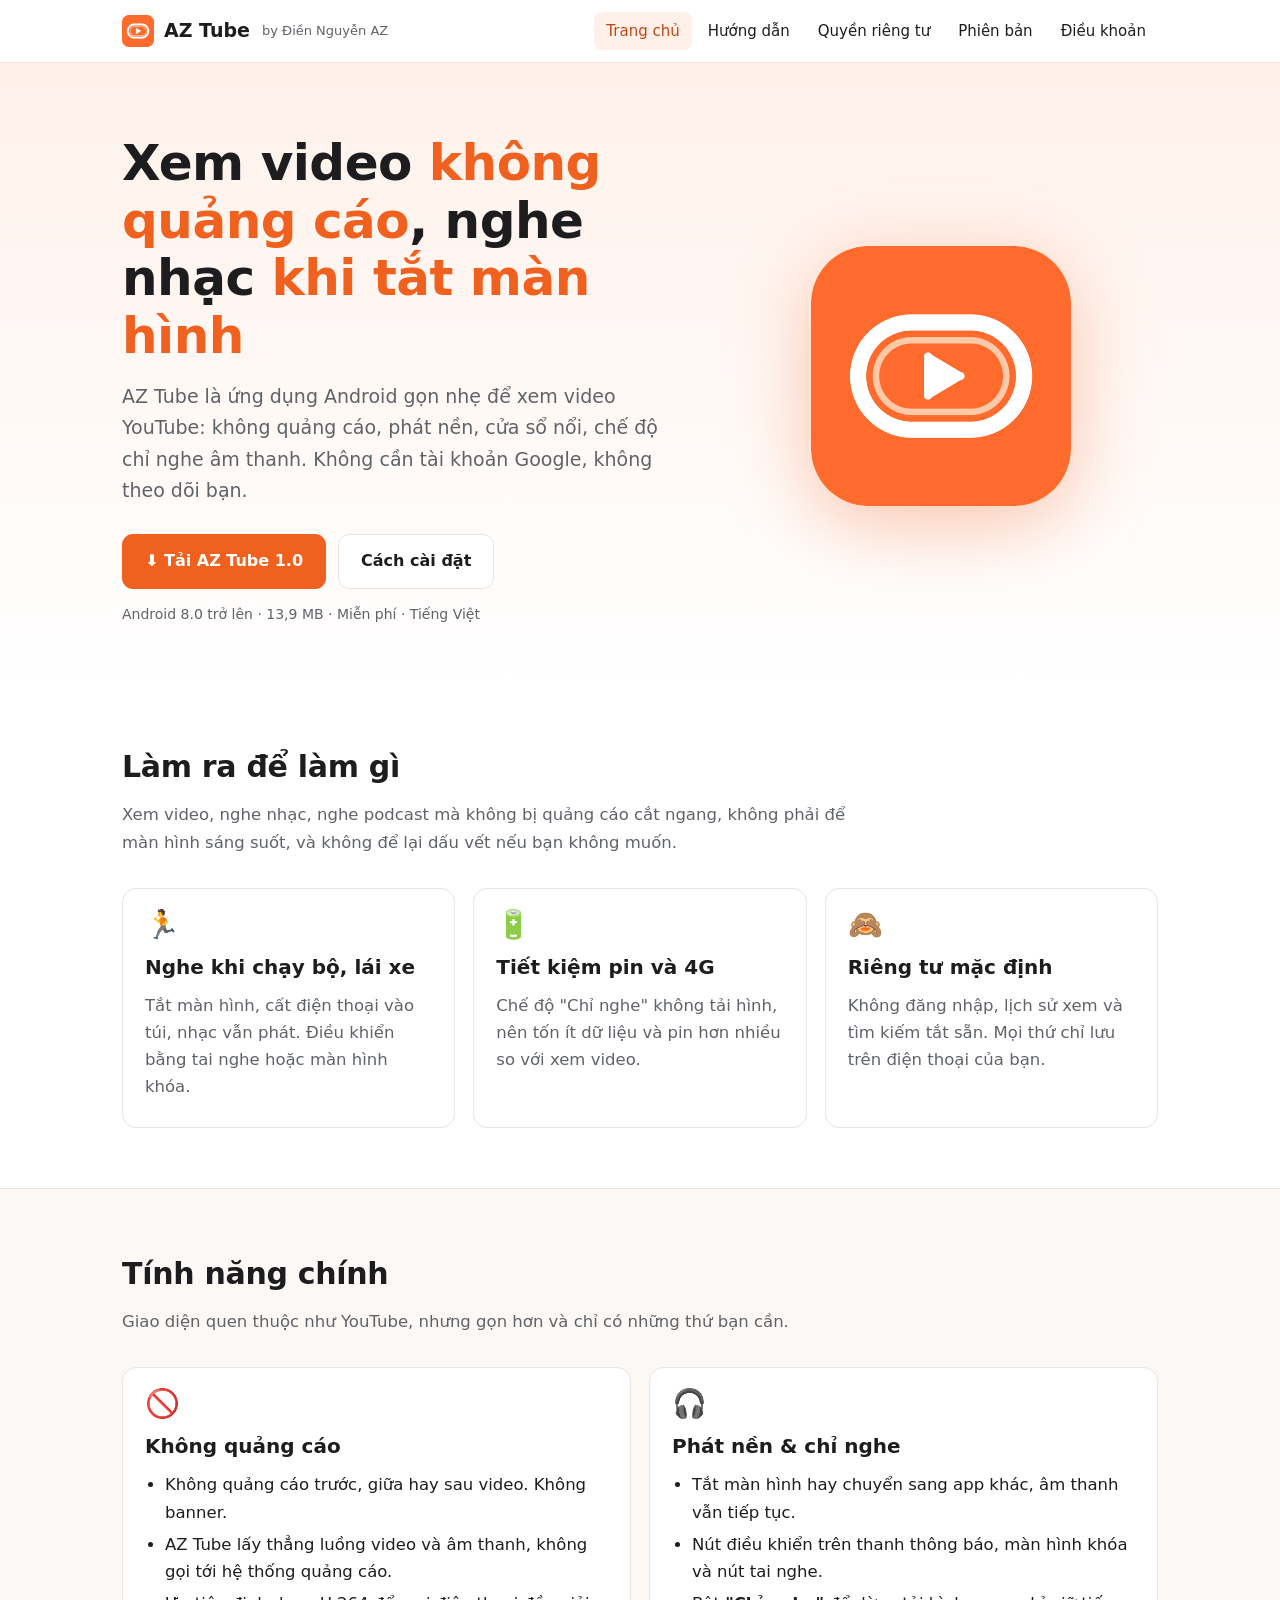
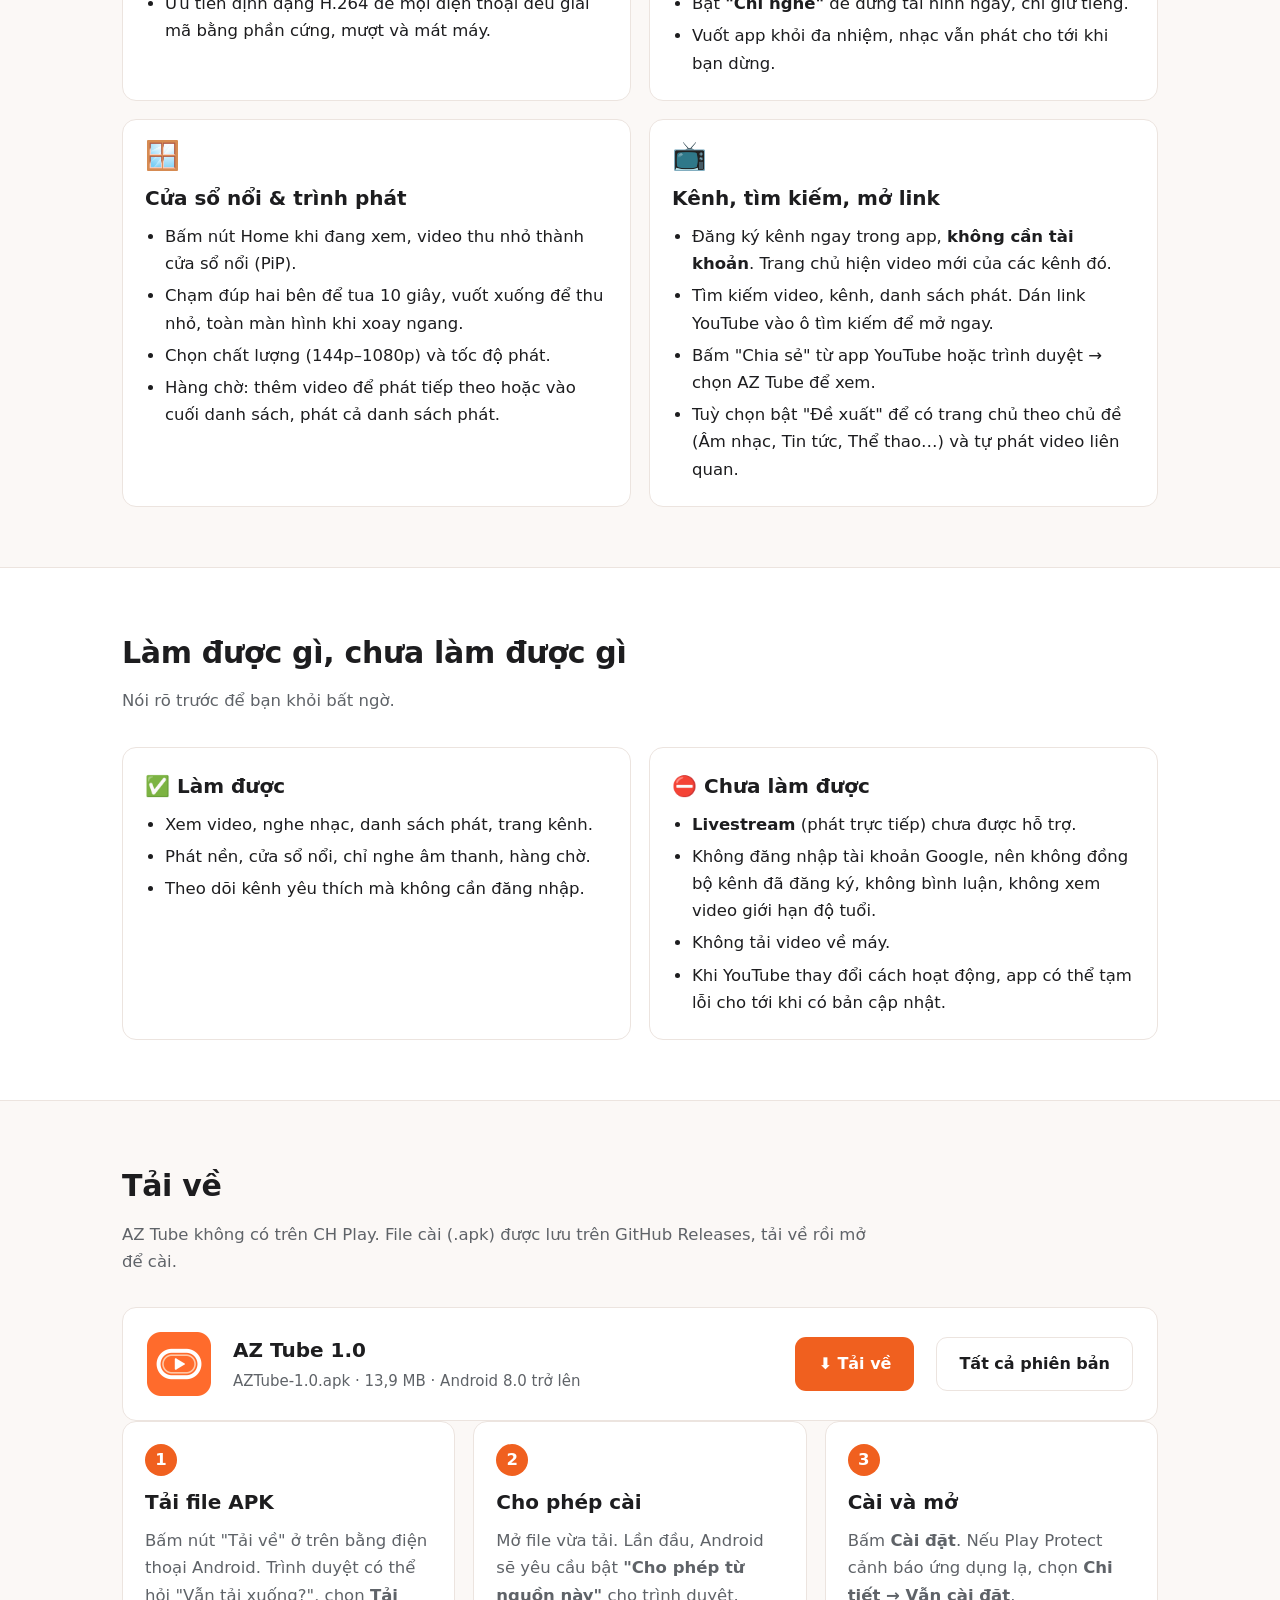
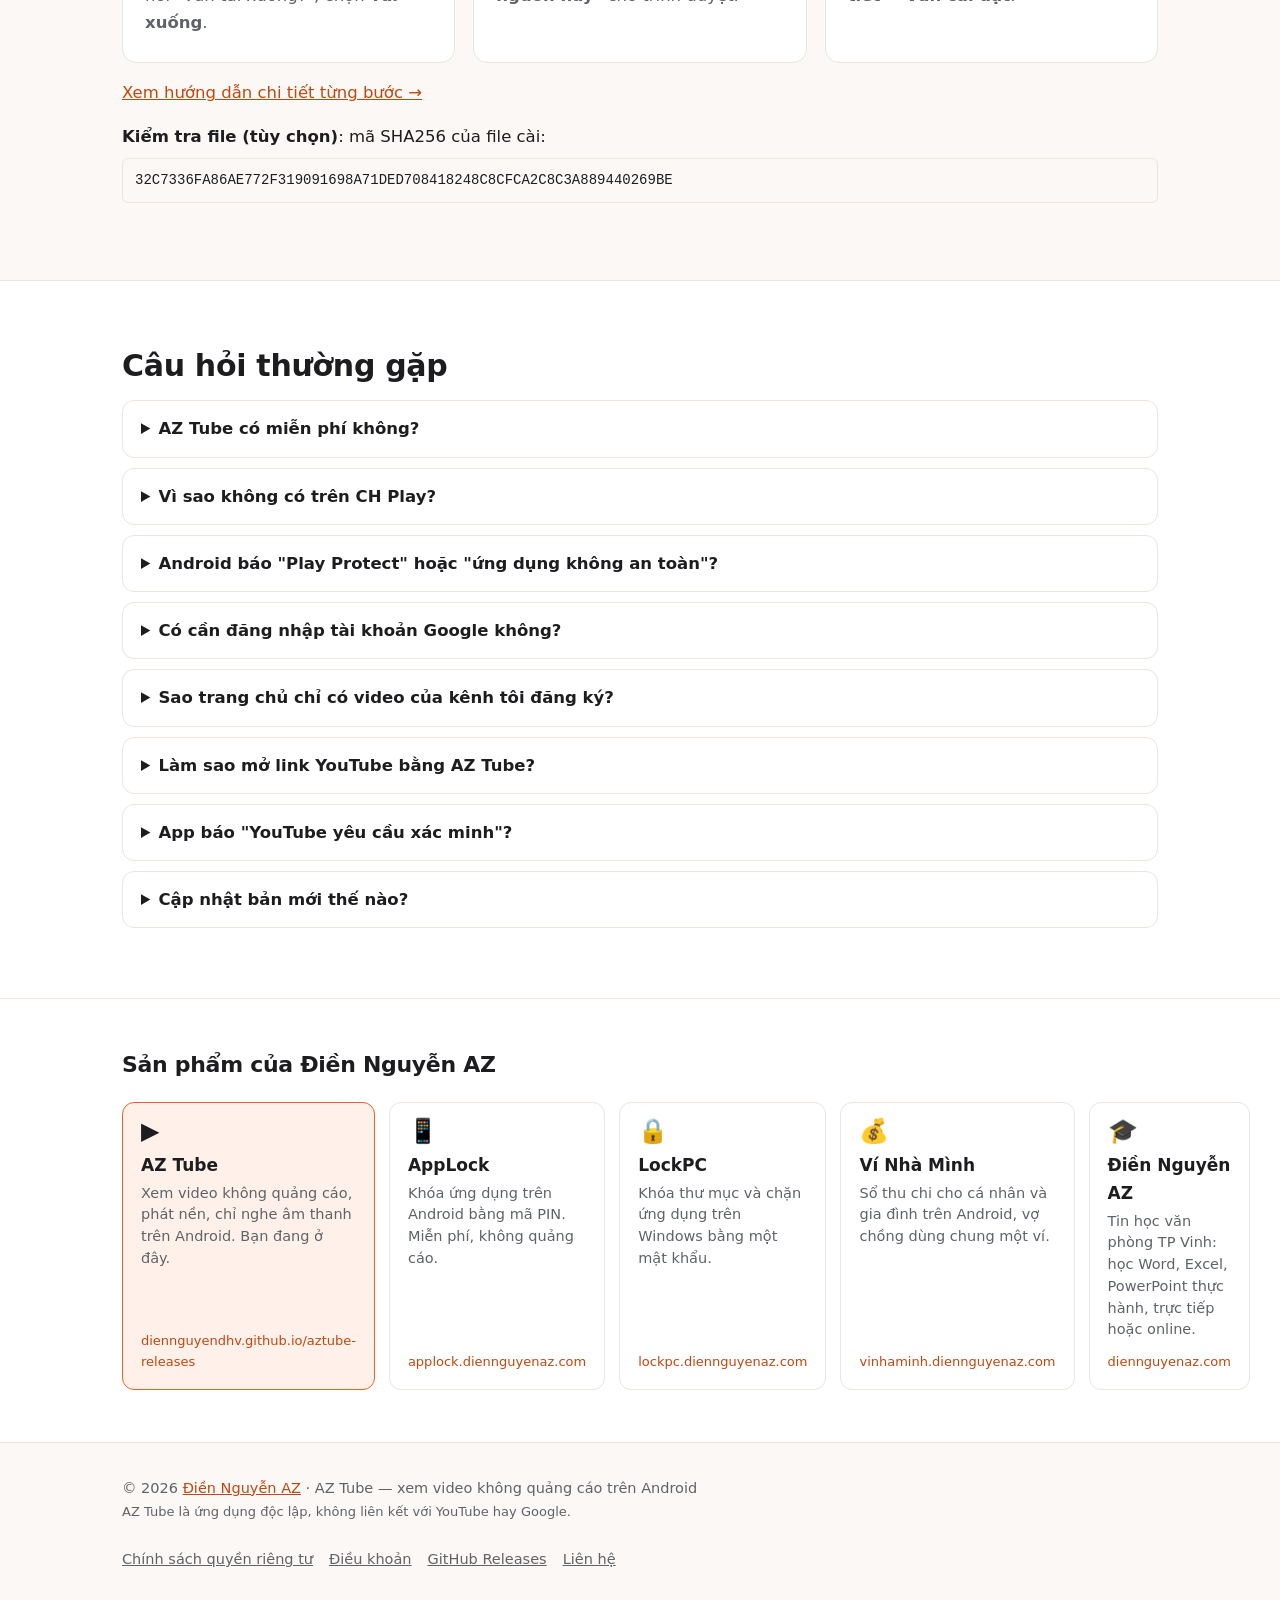
==== docs/index.html @ 65435824 "Add AZ Tube website (GitHub Pages, docs/) Co-Authored-By: Claude Opus 5.5 <noreply@anthropic.com>" ====
<!doctype html>
<html lang="vi">
<head>
<meta charset="utf-8">
<meta name="viewport" content="width=device-width, initial-scale=1">
<title>AZ Tube — Xem video không quảng cáo trên Android</title>
<meta name="description" content="AZ Tube: xem video YouTube trên Android không quảng cáo, phát nền khi tắt màn hình, cửa sổ nổi, chỉ nghe âm thanh. Không cần tài khoản, không theo dõi.">
<meta property="og:title" content="AZ Tube — Xem video không quảng cáo trên Android">
<meta property="og:description" content="Không quảng cáo, phát nền khi tắt màn hình, cửa sổ nổi, chỉ nghe âm thanh. Miễn phí, không cần tài khoản.">
<meta property="og:image" content="https://diennguyendhv.github.io/aztube-releases/assets/og.png">
<meta property="og:url" content="https://diennguyendhv.github.io/aztube-releases/">
<meta name="theme-color" content="#F0601F">
<link rel="icon" type="image/png" href="assets/favicon.png">
<link rel="apple-touch-icon" href="assets/apple-touch-icon.png">
<link rel="stylesheet" href="assets/style.css?v=1">
</head>
<body data-page="home">

<div class="hero">
  <div class="wrap">
    <div>
      <h1>Xem video <span>không quảng cáo</span>, nghe nhạc <span>khi tắt màn hình</span></h1>
      <p class="lead">AZ Tube là ứng dụng Android gọn nhẹ để xem video YouTube: không quảng cáo, phát nền, cửa sổ nổi, chế độ chỉ nghe âm thanh. Không cần tài khoản Google, không theo dõi bạn.</p>
      <div class="cta">
        <a class="btn btn-primary" href="https://github.com/diennguyendhv/aztube-releases/releases/download/v1.0/AZTube-1.0.apk">⬇ Tải AZ Tube 1.0</a>
        <a class="btn btn-ghost" href="huong-dan.html">Cách cài đặt</a>
      </div>
      <div class="meta">Android 8.0 trở lên · 13,9 MB · Miễn phí · Tiếng Việt</div>
      <div class="download-stat"><span class="num" data-download-count>0</span><span class="label"><b>lượt tải xuống</b> AZ Tube</span></div>
    </div>
    <div class="art"><img src="assets/icon.png" alt="Biểu tượng AZ Tube"></div>
  </div>
</div>

<section id="muc-tieu">
  <div class="wrap">
    <h2>Làm ra để làm gì</h2>
    <p class="section-lead">Xem video, nghe nhạc, nghe podcast mà không bị quảng cáo cắt ngang, không phải để màn hình sáng suốt, và không để lại dấu vết nếu bạn không muốn.</p>
    <div class="grid c3">
      <div class="card"><div class="ico">🏃</div><h3>Nghe khi chạy bộ, lái xe</h3><p>Tắt màn hình, cất điện thoại vào túi, nhạc vẫn phát. Điều khiển bằng tai nghe hoặc màn hình khóa.</p></div>
      <div class="card"><div class="ico">🔋</div><h3>Tiết kiệm pin và 4G</h3><p>Chế độ "Chỉ nghe" không tải hình, nên tốn ít dữ liệu và pin hơn nhiều so với xem video.</p></div>
      <div class="card"><div class="ico">🙈</div><h3>Riêng tư mặc định</h3><p>Không đăng nhập, lịch sử xem và tìm kiếm tắt sẵn. Mọi thứ chỉ lưu trên điện thoại của bạn.</p></div>
    </div>
  </div>
</section>

<section class="alt" id="tinh-nang">
  <div class="wrap">
    <h2>Tính năng chính</h2>
    <p class="section-lead">Giao diện quen thuộc như YouTube, nhưng gọn hơn và chỉ có những thứ bạn cần.</p>
    <div class="grid c2">
      <div class="card">
        <div class="ico">🚫</div><h3>Không quảng cáo</h3>
        <ul>
          <li>Không quảng cáo trước, giữa hay sau video. Không banner.</li>
          <li>AZ Tube lấy thẳng luồng video và âm thanh, không gọi tới hệ thống quảng cáo.</li>
          <li>Ưu tiên định dạng H.264 để mọi điện thoại đều giải mã bằng phần cứng, mượt và mát máy.</li>
        </ul>
      </div>
      <div class="card">
        <div class="ico">🎧</div><h3>Phát nền &amp; chỉ nghe</h3>
        <ul>
          <li>Tắt màn hình hay chuyển sang app khác, âm thanh vẫn tiếp tục.</li>
          <li>Nút điều khiển trên thanh thông báo, màn hình khóa và nút tai nghe.</li>
          <li>Bật <b>"Chỉ nghe"</b> để dừng tải hình ngay, chỉ giữ tiếng.</li>
          <li>Vuốt app khỏi đa nhiệm, nhạc vẫn phát cho tới khi bạn dừng.</li>
        </ul>
      </div>
      <div class="card">
        <div class="ico">🪟</div><h3>Cửa sổ nổi &amp; trình phát</h3>
        <ul>
          <li>Bấm nút Home khi đang xem, video thu nhỏ thành cửa sổ nổi (PiP).</li>
          <li>Chạm đúp hai bên để tua 10 giây, vuốt xuống để thu nhỏ, toàn màn hình khi xoay ngang.</li>
          <li>Chọn chất lượng (144p–1080p) và tốc độ phát.</li>
          <li>Hàng chờ: thêm video để phát tiếp theo hoặc vào cuối danh sách, phát cả danh sách phát.</li>
        </ul>
      </div>
      <div class="card">
        <div class="ico">📺</div><h3>Kênh, tìm kiếm, mở link</h3>
        <ul>
          <li>Đăng ký kênh ngay trong app, <b>không cần tài khoản</b>. Trang chủ hiện video mới của các kênh đó.</li>
          <li>Tìm kiếm video, kênh, danh sách phát. Dán link YouTube vào ô tìm kiếm để mở ngay.</li>
          <li>Bấm "Chia sẻ" từ app YouTube hoặc trình duyệt → chọn AZ Tube để xem.</li>
          <li>Tuỳ chọn bật "Đề xuất" để có trang chủ theo chủ đề (Âm nhạc, Tin tức, Thể thao…) và tự phát video liên quan.</li>
        </ul>
      </div>
    </div>
  </div>
</section>

<section id="gioi-han">
  <div class="wrap">
    <h2>Làm được gì, chưa làm được gì</h2>
    <p class="section-lead">Nói rõ trước để bạn khỏi bất ngờ.</p>
    <div class="yes-no">
      <div class="card yes"><h3>Làm được</h3>
        <ul>
          <li>Xem video, nghe nhạc, danh sách phát, trang kênh.</li>
          <li>Phát nền, cửa sổ nổi, chỉ nghe âm thanh, hàng chờ.</li>
          <li>Theo dõi kênh yêu thích mà không cần đăng nhập.</li>
        </ul>
      </div>
      <div class="card no"><h3>Chưa làm được</h3>
        <ul>
          <li><b>Livestream</b> (phát trực tiếp) chưa được hỗ trợ.</li>
          <li>Không đăng nhập tài khoản Google, nên không đồng bộ kênh đã đăng ký, không bình luận, không xem video giới hạn độ tuổi.</li>
          <li>Không tải video về máy.</li>
          <li>Khi YouTube thay đổi cách hoạt động, app có thể tạm lỗi cho tới khi có bản cập nhật.</li>
        </ul>
      </div>
    </div>
  </div>
</section>

<section class="alt" id="tai-ve">
  <div class="wrap">
    <h2>Tải về</h2>
    <p class="section-lead">AZ Tube không có trên CH Play. File cài (.apk) được lưu trên GitHub Releases, tải về rồi mở để cài.</p>
    <div class="download-box">
      <img src="assets/icon.png" alt="">
      <div class="info">
        <h3>AZ Tube 1.0</h3>
        <p>AZTube-1.0.apk · 13,9 MB · Android 8.0 trở lên</p>
      </div>
      <a class="btn btn-primary" href="https://github.com/diennguyendhv/aztube-releases/releases/download/v1.0/AZTube-1.0.apk">⬇ Tải về</a>
      <a class="btn btn-ghost" href="https://github.com/diennguyendhv/aztube-releases/releases">Tất cả phiên bản</a>
    </div>
    <div class="download-stat boxed"><span class="num" data-download-count>0</span><span class="label"><b>lượt tải xuống</b> từ trước đến nay (tất cả phiên bản)</span></div>

    <div class="steps-mini">
      <div class="card"><span class="n">1</span><h3>Tải file APK</h3><p>Bấm nút "Tải về" ở trên bằng điện thoại Android. Trình duyệt có thể hỏi "Vẫn tải xuống?", chọn <b>Tải xuống</b>.</p></div>
      <div class="card"><span class="n">2</span><h3>Cho phép cài</h3><p>Mở file vừa tải. Lần đầu, Android sẽ yêu cầu bật <b>"Cho phép từ nguồn này"</b> cho trình duyệt.</p></div>
      <div class="card"><span class="n">3</span><h3>Cài và mở</h3><p>Bấm <b>Cài đặt</b>. Nếu Play Protect cảnh báo ứng dụng lạ, chọn <b>Chi tiết → Vẫn cài đặt</b>.</p></div>
    </div>
    <p><a href="huong-dan.html">Xem hướng dẫn chi tiết từng bước →</a></p>

    <p><b>Kiểm tra file (tùy chọn)</b>: mã SHA256 của file cài:
      <span class="hash">32C7336FA86AE772F319091698A71DED708418248C8CFCA2C8C3A889440269BE</span></p>
  </div>
</section>

<section id="hoi-dap">
  <div class="wrap">
    <h2>Câu hỏi thường gặp</h2>
    <details><summary>AZ Tube có miễn phí không?</summary><p>Có. Miễn phí hoàn toàn, không quảng cáo, không gói trả phí.</p></details>
    <details><summary>Vì sao không có trên CH Play?</summary><p>Google không cho phép ứng dụng xem YouTube không quảng cáo và phát nền lên CH Play, nên AZ Tube được phát hành dưới dạng file APK. Đây cũng là cách các ứng dụng tương tự như NewPipe phát hành.</p></details>
    <details><summary>Android báo "Play Protect" hoặc "ứng dụng không an toàn"?</summary><p>Cảnh báo này hiện với mọi ứng dụng cài ngoài CH Play. Chọn <b>Chi tiết → Vẫn cài đặt</b>. Bạn có thể so mã SHA256 ở trên để chắc chắn file không bị sửa đổi.</p></details>
    <details><summary>Có cần đăng nhập tài khoản Google không?</summary><p>Không. AZ Tube không có chức năng đăng nhập. Kênh đăng ký được lưu ngay trên điện thoại của bạn.</p></details>
    <details><summary>Sao trang chủ chỉ có video của kênh tôi đăng ký?</summary><p>Mặc định AZ Tube không đề xuất video, để bạn không bị cuốn vào xem mãi. Muốn có trang chủ theo chủ đề và tự phát video liên quan, vào tab <b>Bạn → Cài đặt</b> và bật <b>"Đề xuất"</b>.</p></details>
    <details><summary>Làm sao mở link YouTube bằng AZ Tube?</summary><p>Trong app YouTube hoặc trình duyệt, bấm <b>Chia sẻ → AZ Tube</b>. Hoặc sao chép link rồi dán vào ô tìm kiếm của AZ Tube.</p></details>
    <details><summary>App báo "YouTube yêu cầu xác minh"?</summary><p>YouTube tạm chặn khi có quá nhiều yêu cầu từ cùng một mạng. Đợi vài phút, đổi giữa Wi-Fi và 4G rồi thử lại.</p></details>
    <details><summary>Cập nhật bản mới thế nào?</summary><p>Tải file APK mới từ trang này và cài đè lên bản cũ. Kênh đã đăng ký và cài đặt vẫn giữ nguyên.</p></details>
  </div>
</section>

<script src="assets/site.js?v=1"></script>
</body>
</html>
---- docs/assets/style.css ----
:root {
  --accent: #F0601F;
  --accent-dark: #C2470F;
  --accent-soft: #FFF1EA;
  --ink: #1D1D1F;
  --muted: #5F6368;
  --line: #ECE4DF;
  --bg: #FFFFFF;
  --bg-alt: #FBF8F6;
  --warn-bg: #FFF4E5;
  --warn-line: #F0B65A;
  --radius: 14px;
  --max: 1080px;
}
@media (prefers-color-scheme: dark) {
  :root {
    --ink: #F2F2F2;
    --muted: #A8ADB3;
    --line: #34312C;
    --bg: #161514;
    --bg-alt: #1E1C1A;
    --accent-soft: #2D1C14;
    --warn-bg: #2B2214;
    --warn-line: #8A6420;
  }
}
* { box-sizing: border-box; }
html { scroll-behavior: smooth; }
body {
  margin: 0;
  font-family: "Segoe UI", system-ui, -apple-system, Roboto, "Helvetica Neue", Arial, sans-serif;
  color: var(--ink);
  background: var(--bg);
  line-height: 1.65;
  font-size: 16.5px;
}
a { color: var(--accent-dark); }
@media (prefers-color-scheme: dark) { a { color: var(--accent); } }
img { max-width: 100%; }
.wrap { max-width: var(--max); margin: 0 auto; padding: 0 22px; }

/* Header */
header.site {
  position: sticky; top: 0; z-index: 10;
  background: color-mix(in srgb, var(--bg) 88%, transparent);
  backdrop-filter: blur(10px);
  border-bottom: 1px solid var(--line);
}
header.site .wrap { display: flex; align-items: center; gap: 18px; height: 62px; }
.brand { display: flex; align-items: center; gap: 10px; font-weight: 700; font-size: 19px; color: var(--ink); text-decoration: none; }
.brand img { width: 32px; height: 32px; }
nav.main { margin-left: auto; display: flex; gap: 4px; flex-wrap: wrap; }
nav.main a { color: var(--ink); text-decoration: none; padding: 7px 12px; border-radius: 8px; font-size: 15px; }
nav.main a:hover, nav.main a.active { background: var(--accent-soft); color: var(--accent-dark); }
@media (prefers-color-scheme: dark) { nav.main a:hover, nav.main a.active { color: var(--accent); } }
.menu-toggle { display: none; margin-left: auto; background: none; border: 1px solid var(--line); border-radius: 8px; padding: 6px 10px; color: var(--ink); font-size: 18px; }
@media (max-width: 760px) {
  .menu-toggle { display: block; }
  nav.main { display: none; position: absolute; top: 62px; left: 0; right: 0; background: var(--bg); border-bottom: 1px solid var(--line); flex-direction: column; padding: 8px 16px 14px; }
  nav.main.open { display: flex; }
}

/* Buttons */
.btn {
  display: inline-flex; align-items: center; gap: 10px;
  padding: 13px 22px; border-radius: 11px; font-weight: 600; font-size: 16px;
  text-decoration: none; border: 1px solid transparent; cursor: pointer;
}
.btn-primary { background: var(--accent); color: #fff !important; }
.btn-primary:hover { background: var(--accent-dark); }
.btn-ghost { border-color: var(--line); color: var(--ink) !important; background: var(--bg); }
.btn-ghost:hover { border-color: var(--accent); }

/* Hero */
.hero { padding: 72px 0 56px; background: linear-gradient(180deg, var(--accent-soft), var(--bg)); }
.hero .wrap { display: grid; grid-template-columns: 1.3fr 1fr; gap: 40px; align-items: center; }
.hero h1 { font-size: clamp(32px, 4.6vw, 50px); line-height: 1.15; margin: 0 0 16px; letter-spacing: -0.5px; }
.hero h1 span { color: var(--accent); }
.hero p.lead { font-size: 19px; color: var(--muted); margin: 0 0 28px; }
.hero .meta { font-size: 14px; color: var(--muted); margin-top: 14px; }
.hero .art { text-align: center; }
.hero .art img { width: min(260px, 70%); filter: drop-shadow(0 18px 40px rgba(240,96,31,.35)); }
.cta { display: flex; gap: 12px; flex-wrap: wrap; }
@media (max-width: 760px) { .hero .wrap { grid-template-columns: 1fr; } .hero .art { order: -1; } .hero { padding-top: 40px; } }

/* Sections */
section { padding: 60px 0; }
section.alt { background: var(--bg-alt); border-top: 1px solid var(--line); border-bottom: 1px solid var(--line); }
h2 { font-size: 30px; margin: 0 0 10px; letter-spacing: -0.3px; }
h3 { font-size: 20px; margin: 0 0 8px; }
.section-lead { color: var(--muted); margin: 0 0 32px; max-width: 760px; }

.grid { display: grid; gap: 18px; }
.grid.c2 { grid-template-columns: repeat(2, 1fr); }
.grid.c3 { grid-template-columns: repeat(3, 1fr); }
@media (max-width: 860px) { .grid.c3 { grid-template-columns: 1fr 1fr; } }
@media (max-width: 620px) { .grid.c2, .grid.c3 { grid-template-columns: 1fr; } }

.card { background: var(--bg); border: 1px solid var(--line); border-radius: var(--radius); padding: 22px 22px 18px; }
.card .ico { font-size: 28px; line-height: 1; margin-bottom: 12px; }
.card ul { padding-left: 20px; margin: 8px 0 0; }
.card li { margin-bottom: 5px; }
.card p { margin: 0 0 8px; color: var(--muted); }

.notice { border: 1px solid var(--warn-line); background: var(--warn-bg); border-radius: var(--radius); padding: 18px 20px; margin: 18px 0; }
.notice strong:first-child { display: block; margin-bottom: 4px; }

.yes-no { display: grid; grid-template-columns: 1fr 1fr; gap: 18px; }
@media (max-width: 700px) { .yes-no { grid-template-columns: 1fr; } }
.yes h3::before { content: "✅ "; }
.no h3::before { content: "⛔ "; }

/* Download box */
.download-box { display: flex; gap: 22px; align-items: center; flex-wrap: wrap; border: 1px solid var(--line); border-radius: var(--radius); padding: 24px; background: var(--bg); }
.download-box img { width: 64px; height: 64px; }
.download-box .info { flex: 1; min-width: 220px; }
.download-box .info h3 { margin: 0; }
.download-box .info p { margin: 2px 0 0; color: var(--muted); font-size: 15px; }
code, .hash { font-family: Consolas, "Cascadia Mono", monospace; font-size: 14px; background: var(--bg-alt); border: 1px solid var(--line); border-radius: 6px; padding: 2px 6px; word-break: break-all; }
.hash { display: block; padding: 10px 12px; margin-top: 8px; }

/* Download counter — hidden until the real number has loaded */
.download-stat { display: none; align-items: baseline; gap: 12px; flex-wrap: wrap; margin-top: 22px; }
.download-stat.ready { display: flex; }
.download-stat .num {
  font-size: clamp(44px, 7vw, 68px); font-weight: 800; line-height: 1;
  color: var(--accent); letter-spacing: -1px; font-variant-numeric: tabular-nums;
}
.download-stat .label { font-size: 18px; color: var(--muted); }
.download-stat .label b { color: var(--ink); }
.download-stat.boxed {
  border: 1px solid var(--line); border-radius: var(--radius); background: var(--accent-soft);
  padding: 22px 26px; justify-content: center; text-align: center; margin: 22px 0;
}

ol.steps { counter-reset: s; list-style: none; padding: 0; margin: 0; }
ol.steps > li { counter-increment: s; position: relative; padding: 0 0 18px 50px; }
ol.steps > li::before {
  content: counter(s); position: absolute; left: 0; top: 0;
  width: 34px; height: 34px; border-radius: 50%; background: var(--accent); color: #fff;
  display: grid; place-items: center; font-weight: 700;
}

table { width: 100%; border-collapse: collapse; margin: 12px 0; font-size: 15.5px; }
th, td { text-align: left; padding: 10px 12px; border-bottom: 1px solid var(--line); vertical-align: top; }
th { background: var(--bg-alt); }

details { border: 1px solid var(--line); border-radius: 12px; padding: 14px 18px; margin-bottom: 10px; background: var(--bg); }
details summary { cursor: pointer; font-weight: 600; }
details p { margin: 10px 0 0; color: var(--muted); }

/* Doc pages */
.doc { padding: 48px 0 70px; }
.doc .wrap { max-width: 820px; }
.doc h1 { font-size: 36px; margin: 0 0 6px; }
.doc .updated { color: var(--muted); margin: 0 0 28px; }
.doc h2 { font-size: 24px; margin: 36px 0 10px; padding-top: 6px; }
.doc h3 { margin-top: 22px; }
.toc { background: var(--bg-alt); border: 1px solid var(--line); border-radius: 12px; padding: 14px 20px; margin-bottom: 26px; }
.toc ul { margin: 6px 0 0; padding-left: 20px; }
.lang-switch { float: right; font-size: 14px; }

/* Byline next to the logo: back link to the main site */
.byline { font-size: 13px; color: var(--muted) !important; text-decoration: none; white-space: nowrap; margin-left: -6px; }
.byline:hover { color: var(--accent-dark) !important; text-decoration: underline; }
@media (max-width: 420px) { .byline { display: none; } }

/* "Other products" block above the footer */
aside.family { padding: 48px 0 52px; border-top: 1px solid var(--line); }
aside.family h2 { font-size: 22px; margin: 0 0 18px; }
.family-grid { display: grid; grid-template-columns: repeat(4, 1fr); gap: 14px; }
@media (max-width: 900px) { .family-grid { grid-template-columns: 1fr 1fr; } }
@media (max-width: 520px) { .family-grid { grid-template-columns: 1fr; } }
.family-card {
  display: flex; flex-direction: column; gap: 4px;
  padding: 16px 18px; border: 1px solid var(--line); border-radius: 12px;
  background: var(--bg); color: var(--ink) !important; text-decoration: none;
  transition: border-color .15s, transform .15s;
}
.family-card:hover { border-color: var(--accent); transform: translateY(-2px); }
.family-card .ico { font-size: 24px; line-height: 1; margin-bottom: 4px; }
.family-card b { font-size: 17px; }
.family-card span:not(.ico) { color: var(--muted); font-size: 14.5px; line-height: 1.5; }
.family-card em { font-style: normal; font-size: 13px; color: var(--accent-dark); margin-top: auto; padding-top: 6px; }
@media (prefers-color-scheme: dark) { .family-card em { color: var(--accent); } }
.family-card.current { background: var(--accent-soft); border-color: var(--accent); }

footer.site { border-top: 1px solid var(--line); padding: 34px 0; color: var(--muted); font-size: 14.5px; background: var(--bg-alt); }
footer.site .wrap { display: flex; gap: 24px; flex-wrap: wrap; justify-content: space-between; }
footer.site nav a { margin-right: 16px; color: var(--muted); }

/* AZ Tube extras */
@media (prefers-color-scheme: dark) { :root { --accent: #FF7A3D; } }
.hero .art img { border-radius: 22%; }
.chips { display: flex; flex-wrap: wrap; gap: 8px; margin: 0 0 26px; padding: 0; list-style: none; }
.chips li { background: var(--bg); border: 1px solid var(--line); border-radius: 999px; padding: 5px 13px; font-size: 14.5px; color: var(--muted); }
.chips li b { color: var(--ink); font-weight: 600; }
.disclaimer { font-size: 14px; color: var(--muted); margin-top: 22px; }
.steps-mini { display: grid; grid-template-columns: repeat(3, 1fr); gap: 18px; }
@media (max-width: 760px) { .steps-mini { grid-template-columns: 1fr; } }
.steps-mini .card .n { display: inline-grid; place-items: center; width: 32px; height: 32px; border-radius: 50%; background: var(--accent); color: #fff; font-weight: 700; margin-bottom: 10px; }
.family-grid { grid-template-columns: repeat(5, 1fr); }
@media (max-width: 1000px) { .family-grid { grid-template-columns: repeat(3, 1fr); } }
@media (max-width: 700px) { .family-grid { grid-template-columns: 1fr 1fr; } }
@media (max-width: 460px) { .family-grid { grid-template-columns: 1fr; } }
footer.site small { font-size: 13px; }
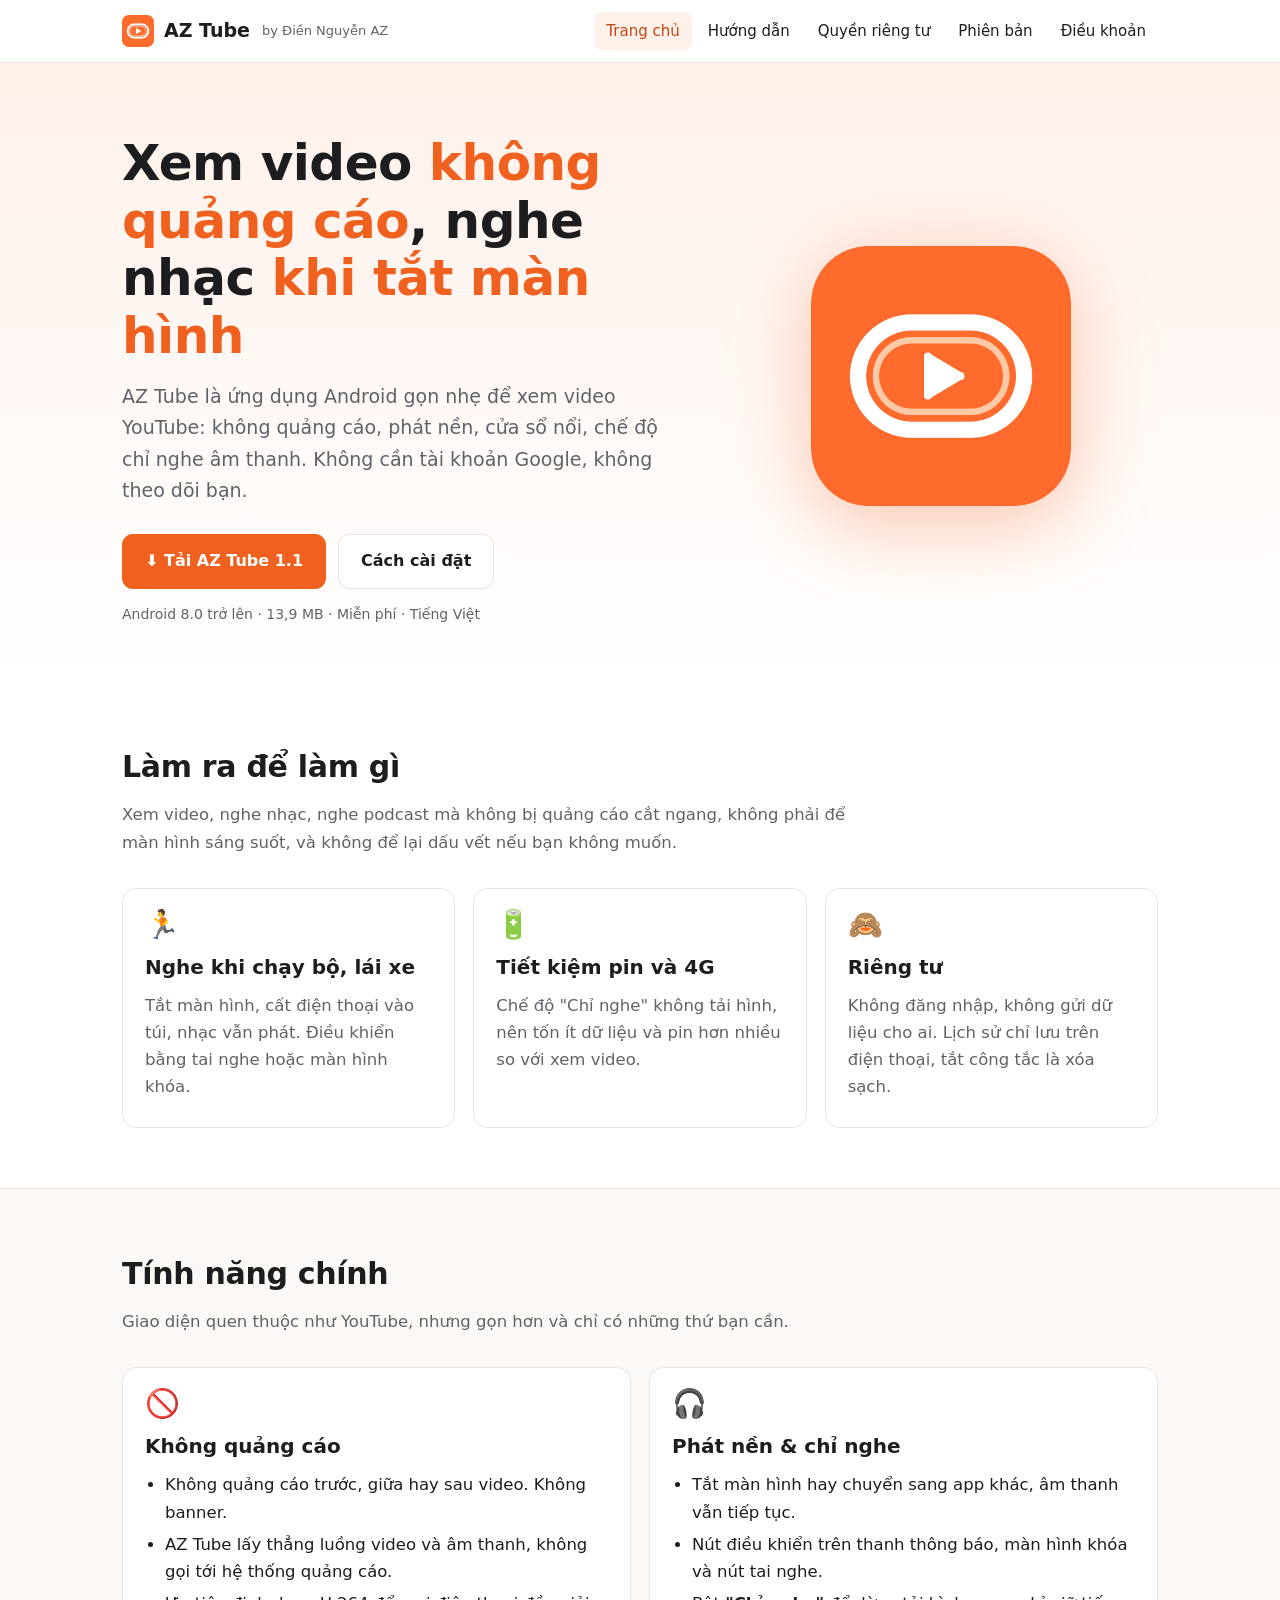
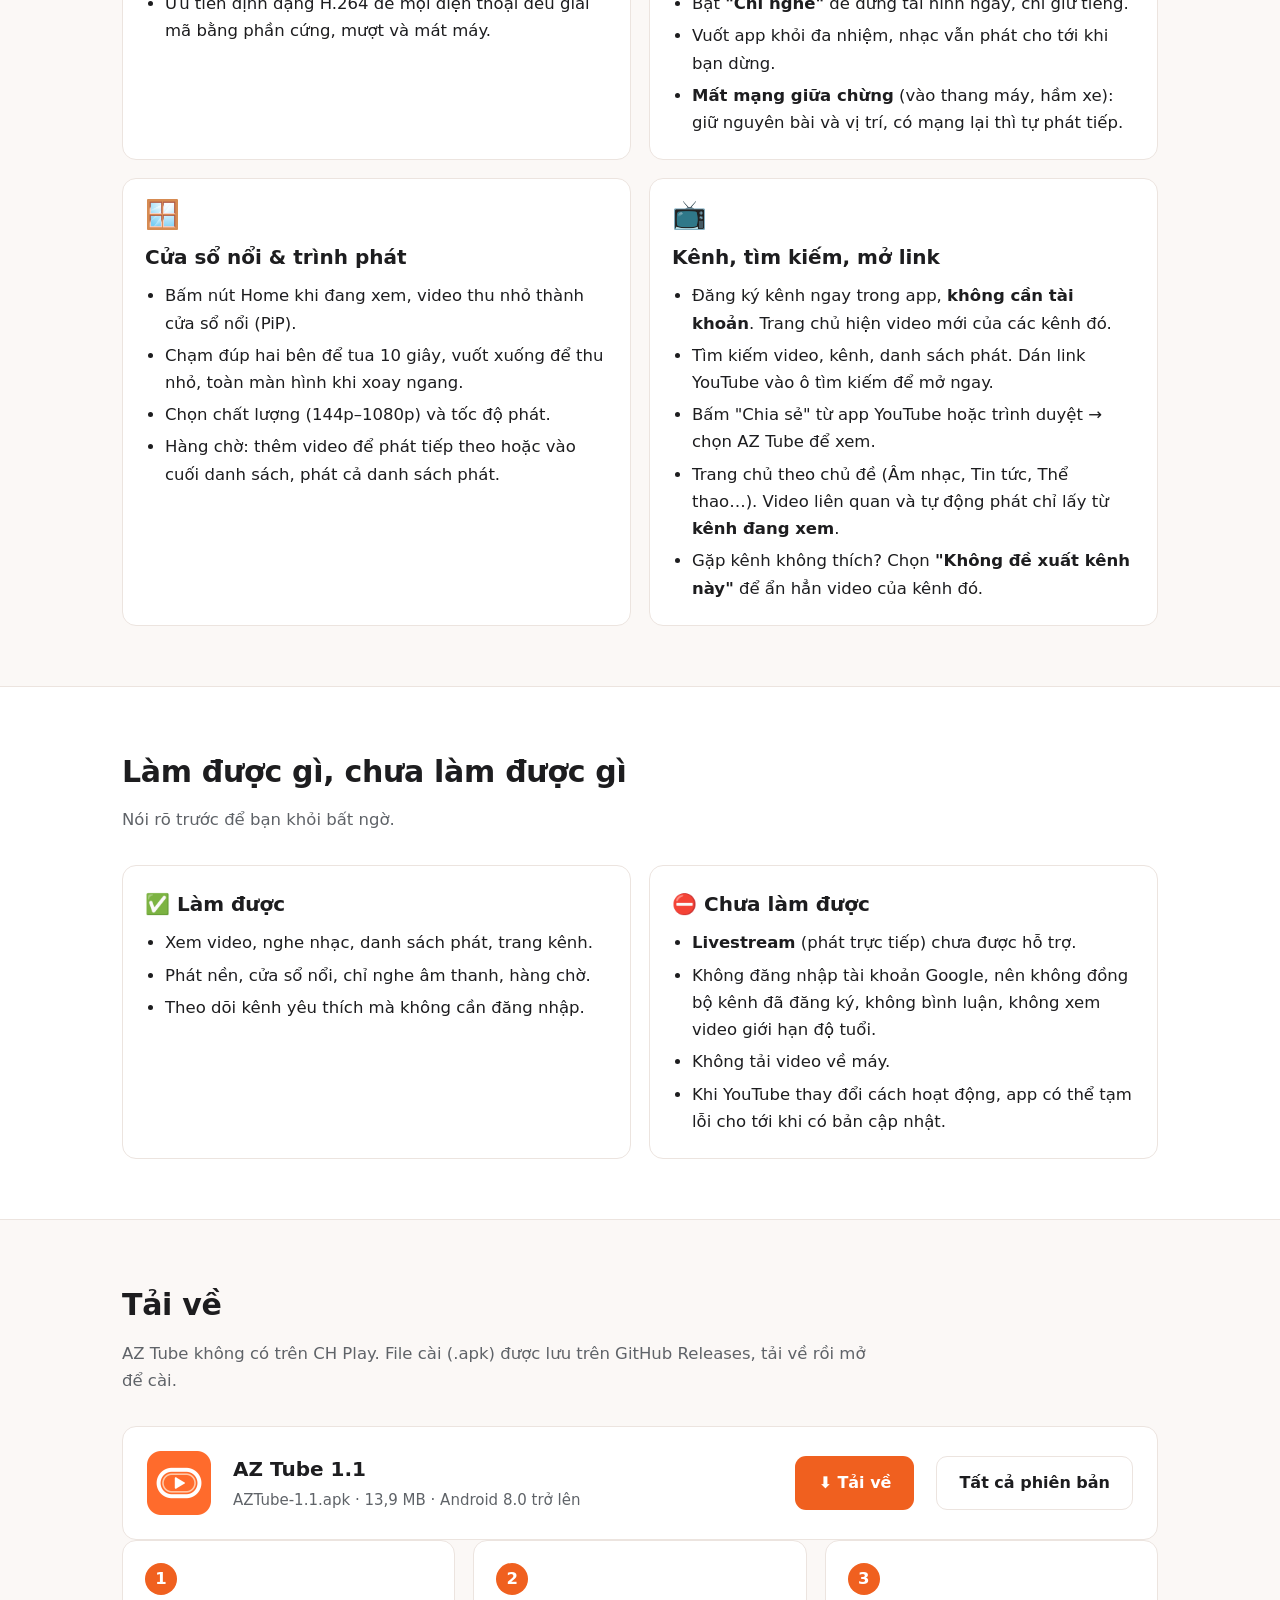
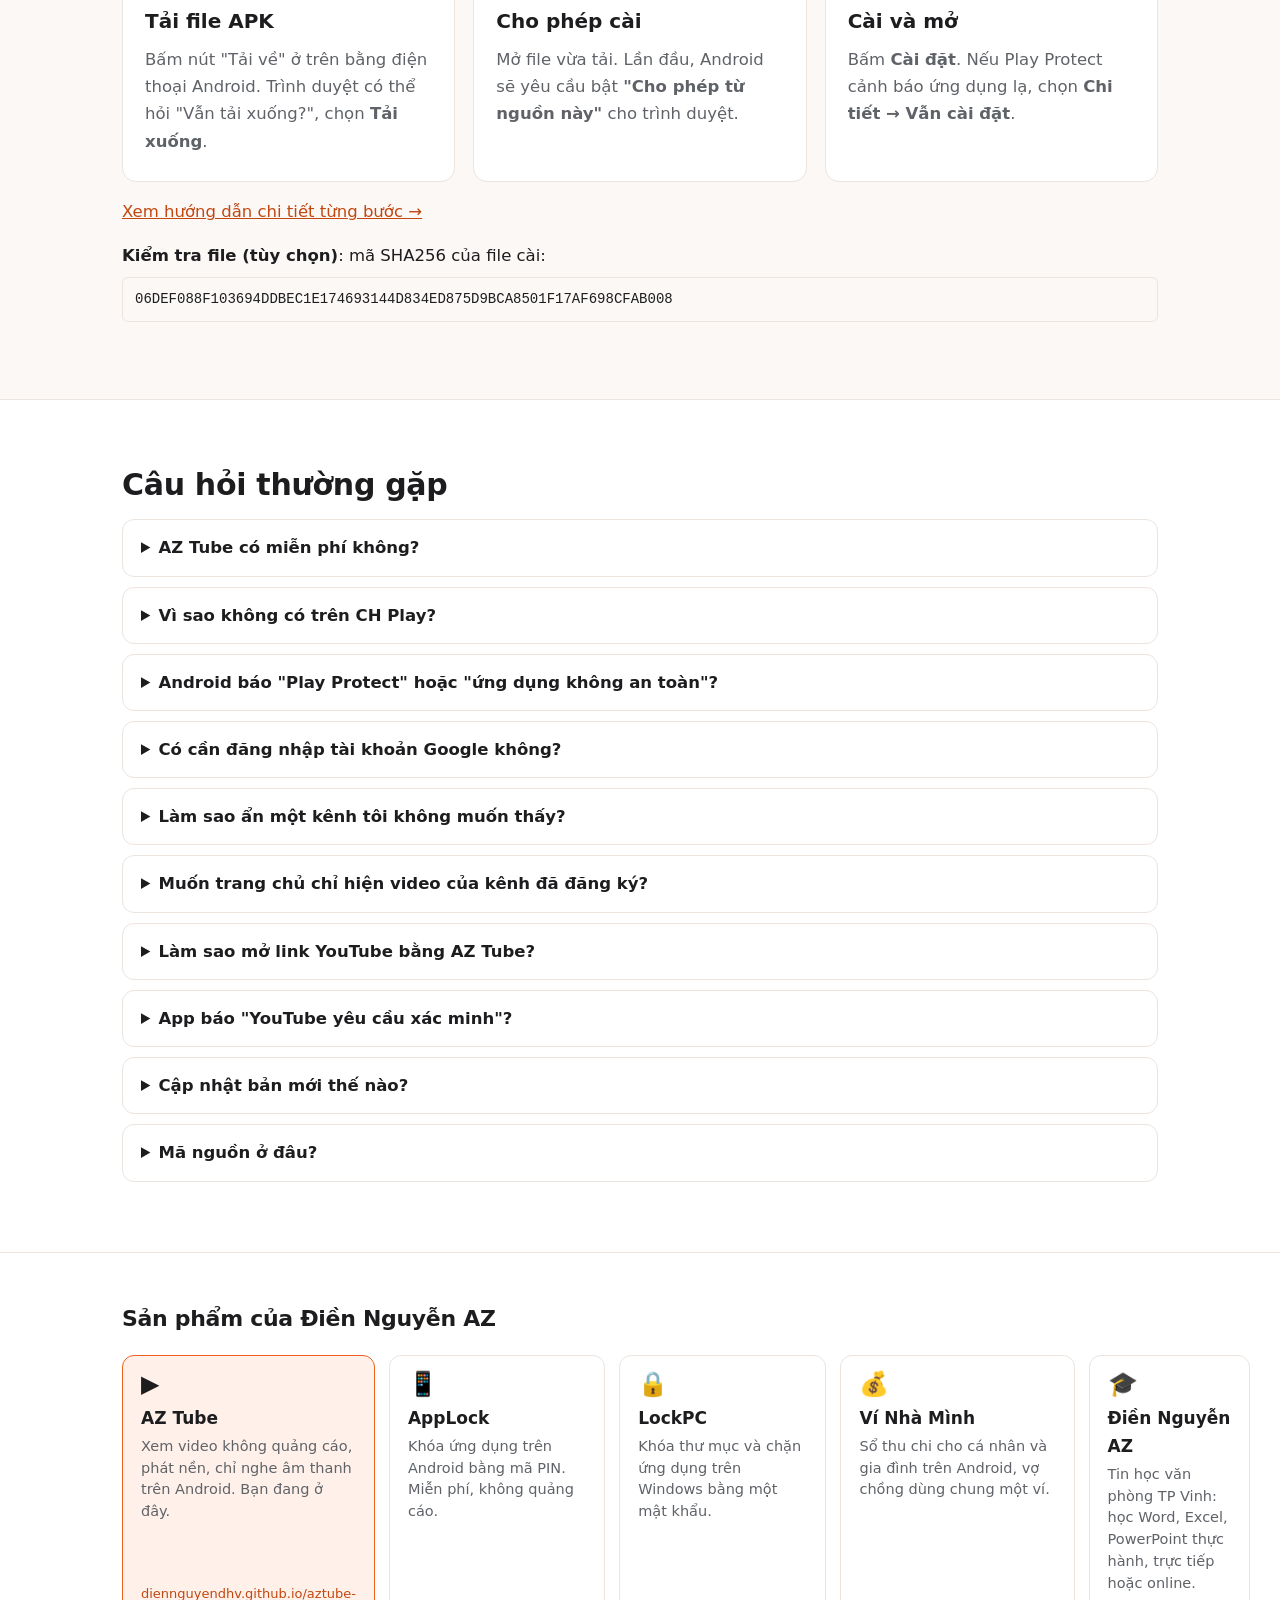
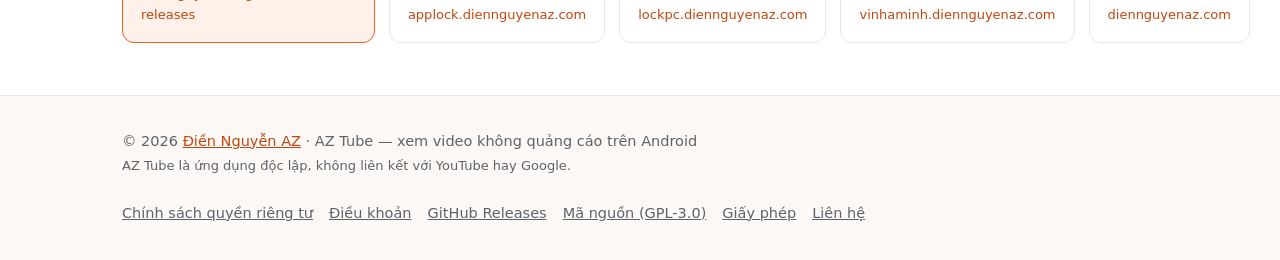
==== commit 64e1f684: "Site: AZ Tube 1.1, open-source licenses page, accurate defaults Co-Authored-By: Claude Opus 5.5 <nor" ====
--- a/docs/index.html
+++ b/docs/index.html
@@ -22,7 +22,7 @@
       <h1>Xem video <span>không quảng cáo</span>, nghe nhạc <span>khi tắt màn hình</span></h1>
       <p class="lead">AZ Tube là ứng dụng Android gọn nhẹ để xem video YouTube: không quảng cáo, phát nền, cửa sổ nổi, chế độ chỉ nghe âm thanh. Không cần tài khoản Google, không theo dõi bạn.</p>
       <div class="cta">
-        <a class="btn btn-primary" href="https://github.com/diennguyendhv/aztube-releases/releases/download/v1.0/AZTube-1.0.apk">⬇ Tải AZ Tube 1.0</a>
+        <a class="btn btn-primary" href="https://github.com/diennguyendhv/aztube-releases/releases/download/v1.1/AZTube-1.1.apk">⬇ Tải AZ Tube 1.1</a>
         <a class="btn btn-ghost" href="huong-dan.html">Cách cài đặt</a>
       </div>
       <div class="meta">Android 8.0 trở lên · 13,9 MB · Miễn phí · Tiếng Việt</div>
@@ -39,7 +39,7 @@
     <div class="grid c3">
       <div class="card"><div class="ico">🏃</div><h3>Nghe khi chạy bộ, lái xe</h3><p>Tắt màn hình, cất điện thoại vào túi, nhạc vẫn phát. Điều khiển bằng tai nghe hoặc màn hình khóa.</p></div>
       <div class="card"><div class="ico">🔋</div><h3>Tiết kiệm pin và 4G</h3><p>Chế độ "Chỉ nghe" không tải hình, nên tốn ít dữ liệu và pin hơn nhiều so với xem video.</p></div>
-      <div class="card"><div class="ico">🙈</div><h3>Riêng tư mặc định</h3><p>Không đăng nhập, lịch sử xem và tìm kiếm tắt sẵn. Mọi thứ chỉ lưu trên điện thoại của bạn.</p></div>
+      <div class="card"><div class="ico">🙈</div><h3>Riêng tư</h3><p>Không đăng nhập, không gửi dữ liệu cho ai. Lịch sử chỉ lưu trên điện thoại, tắt công tắc là xóa sạch.</p></div>
     </div>
   </div>
 </section>
@@ -64,6 +64,7 @@
           <li>Nút điều khiển trên thanh thông báo, màn hình khóa và nút tai nghe.</li>
           <li>Bật <b>"Chỉ nghe"</b> để dừng tải hình ngay, chỉ giữ tiếng.</li>
           <li>Vuốt app khỏi đa nhiệm, nhạc vẫn phát cho tới khi bạn dừng.</li>
+          <li><b>Mất mạng giữa chừng</b> (vào thang máy, hầm xe): giữ nguyên bài và vị trí, có mạng lại thì tự phát tiếp.</li>
         </ul>
       </div>
       <div class="card">
@@ -81,7 +82,8 @@
           <li>Đăng ký kênh ngay trong app, <b>không cần tài khoản</b>. Trang chủ hiện video mới của các kênh đó.</li>
           <li>Tìm kiếm video, kênh, danh sách phát. Dán link YouTube vào ô tìm kiếm để mở ngay.</li>
           <li>Bấm "Chia sẻ" từ app YouTube hoặc trình duyệt → chọn AZ Tube để xem.</li>
-          <li>Tuỳ chọn bật "Đề xuất" để có trang chủ theo chủ đề (Âm nhạc, Tin tức, Thể thao…) và tự phát video liên quan.</li>
+          <li>Trang chủ theo chủ đề (Âm nhạc, Tin tức, Thể thao…). Video liên quan và tự động phát chỉ lấy từ <b>kênh đang xem</b>.</li>
+          <li>Gặp kênh không thích? Chọn <b>"Không đề xuất kênh này"</b> để ẩn hẳn video của kênh đó.</li>
         </ul>
       </div>
     </div>
@@ -119,10 +121,10 @@
     <div class="download-box">
       <img src="assets/icon.png" alt="">
       <div class="info">
-        <h3>AZ Tube 1.0</h3>
-        <p>AZTube-1.0.apk · 13,9 MB · Android 8.0 trở lên</p>
+        <h3>AZ Tube 1.1</h3>
+        <p>AZTube-1.1.apk · 13,9 MB · Android 8.0 trở lên</p>
       </div>
-      <a class="btn btn-primary" href="https://github.com/diennguyendhv/aztube-releases/releases/download/v1.0/AZTube-1.0.apk">⬇ Tải về</a>
+      <a class="btn btn-primary" href="https://github.com/diennguyendhv/aztube-releases/releases/download/v1.1/AZTube-1.1.apk">⬇ Tải về</a>
       <a class="btn btn-ghost" href="https://github.com/diennguyendhv/aztube-releases/releases">Tất cả phiên bản</a>
     </div>
     <div class="download-stat boxed"><span class="num" data-download-count>0</span><span class="label"><b>lượt tải xuống</b> từ trước đến nay (tất cả phiên bản)</span></div>
@@ -135,7 +137,7 @@
     <p><a href="huong-dan.html">Xem hướng dẫn chi tiết từng bước →</a></p>
 
     <p><b>Kiểm tra file (tùy chọn)</b>: mã SHA256 của file cài:
-      <span class="hash">32C7336FA86AE772F319091698A71DED708418248C8CFCA2C8C3A889440269BE</span></p>
+      <span class="hash">06DEF088F103694DDBEC1E174693144D834ED875D9BCA8501F17AF698CFAB008</span></p>
   </div>
 </section>
 
@@ -146,10 +148,12 @@
     <details><summary>Vì sao không có trên CH Play?</summary><p>Google không cho phép ứng dụng xem YouTube không quảng cáo và phát nền lên CH Play, nên AZ Tube được phát hành dưới dạng file APK. Đây cũng là cách các ứng dụng tương tự như NewPipe phát hành.</p></details>
     <details><summary>Android báo "Play Protect" hoặc "ứng dụng không an toàn"?</summary><p>Cảnh báo này hiện với mọi ứng dụng cài ngoài CH Play. Chọn <b>Chi tiết → Vẫn cài đặt</b>. Bạn có thể so mã SHA256 ở trên để chắc chắn file không bị sửa đổi.</p></details>
     <details><summary>Có cần đăng nhập tài khoản Google không?</summary><p>Không. AZ Tube không có chức năng đăng nhập. Kênh đăng ký được lưu ngay trên điện thoại của bạn.</p></details>
-    <details><summary>Sao trang chủ chỉ có video của kênh tôi đăng ký?</summary><p>Mặc định AZ Tube không đề xuất video, để bạn không bị cuốn vào xem mãi. Muốn có trang chủ theo chủ đề và tự phát video liên quan, vào tab <b>Bạn → Cài đặt</b> và bật <b>"Đề xuất"</b>.</p></details>
+    <details><summary>Làm sao ẩn một kênh tôi không muốn thấy?</summary><p>Bấm <b>⋮</b> bên cạnh video của kênh đó → <b>Không đề xuất kênh này</b>. Video của kênh sẽ bị ẩn ở mọi nơi. Muốn bỏ chặn, vào tab <b>Bạn</b> → mục <b>Kênh không đề xuất</b>.</p></details>
+    <details><summary>Muốn trang chủ chỉ hiện video của kênh đã đăng ký?</summary><p>Vào tab <b>Bạn → Cài đặt</b> và tắt <b>"Đề xuất"</b>. Trang chủ sẽ chỉ còn video mới từ các kênh bạn đăng ký, không còn video liên quan hay tự động phát.</p></details>
     <details><summary>Làm sao mở link YouTube bằng AZ Tube?</summary><p>Trong app YouTube hoặc trình duyệt, bấm <b>Chia sẻ → AZ Tube</b>. Hoặc sao chép link rồi dán vào ô tìm kiếm của AZ Tube.</p></details>
     <details><summary>App báo "YouTube yêu cầu xác minh"?</summary><p>YouTube tạm chặn khi có quá nhiều yêu cầu từ cùng một mạng. Đợi vài phút, đổi giữa Wi-Fi và 4G rồi thử lại.</p></details>
-    <details><summary>Cập nhật bản mới thế nào?</summary><p>Tải file APK mới từ trang này và cài đè lên bản cũ. Kênh đã đăng ký và cài đặt vẫn giữ nguyên.</p></details>
+    <details><summary>Cập nhật bản mới thế nào?</summary><p>Tải file APK mới từ trang này và cài đè lên bản cũ (kể cả từ 1.0 lên 1.1). Kênh đã đăng ký và cài đặt vẫn giữ nguyên.</p></details>
+    <details><summary>Mã nguồn ở đâu?</summary><p>AZ Tube là phần mềm mã nguồn mở theo giấy phép GPL-3.0. Mã nguồn: <a href="https://github.com/diennguyendhv/AZ-Tube">github.com/diennguyendhv/AZ-Tube</a>. Danh sách thư viện và giấy phép: <a href="giay-phep.html">Giấy phép mã nguồn mở</a>.</p></details>
   </div>
 </section>
 
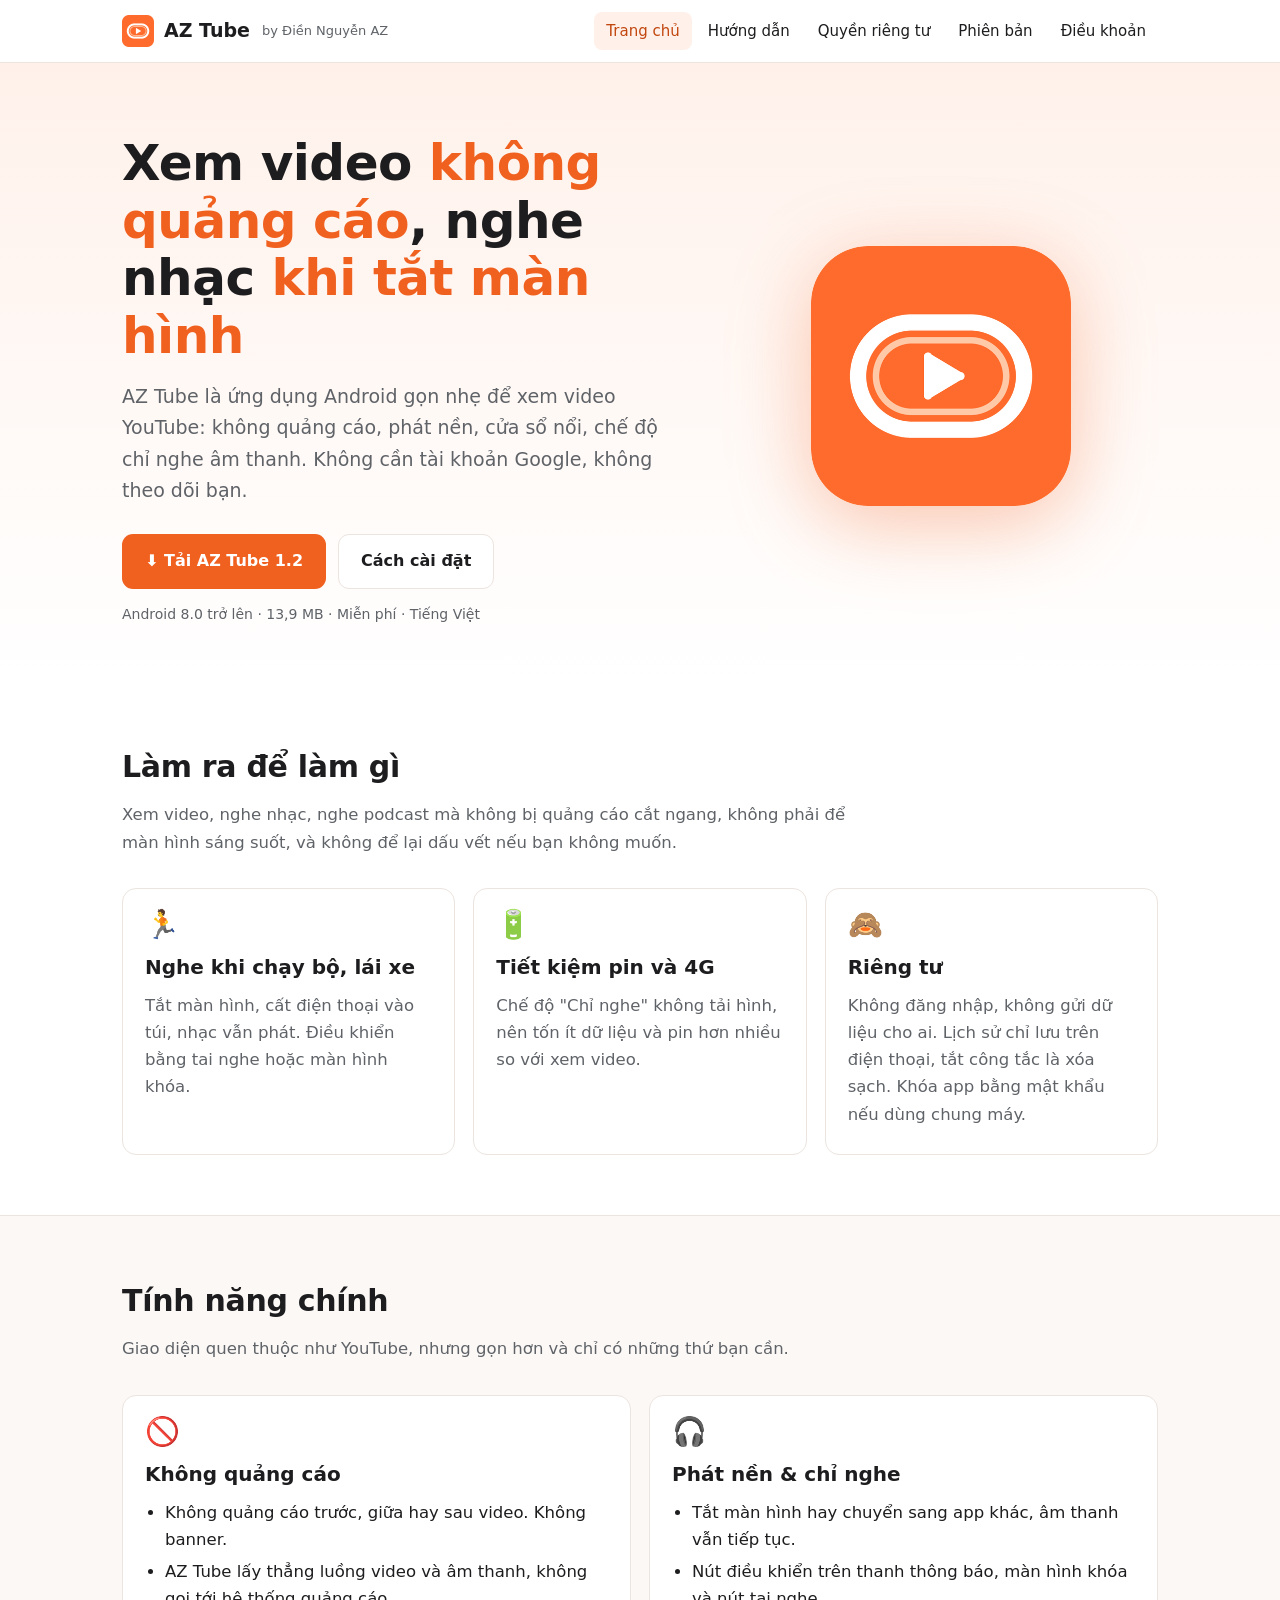
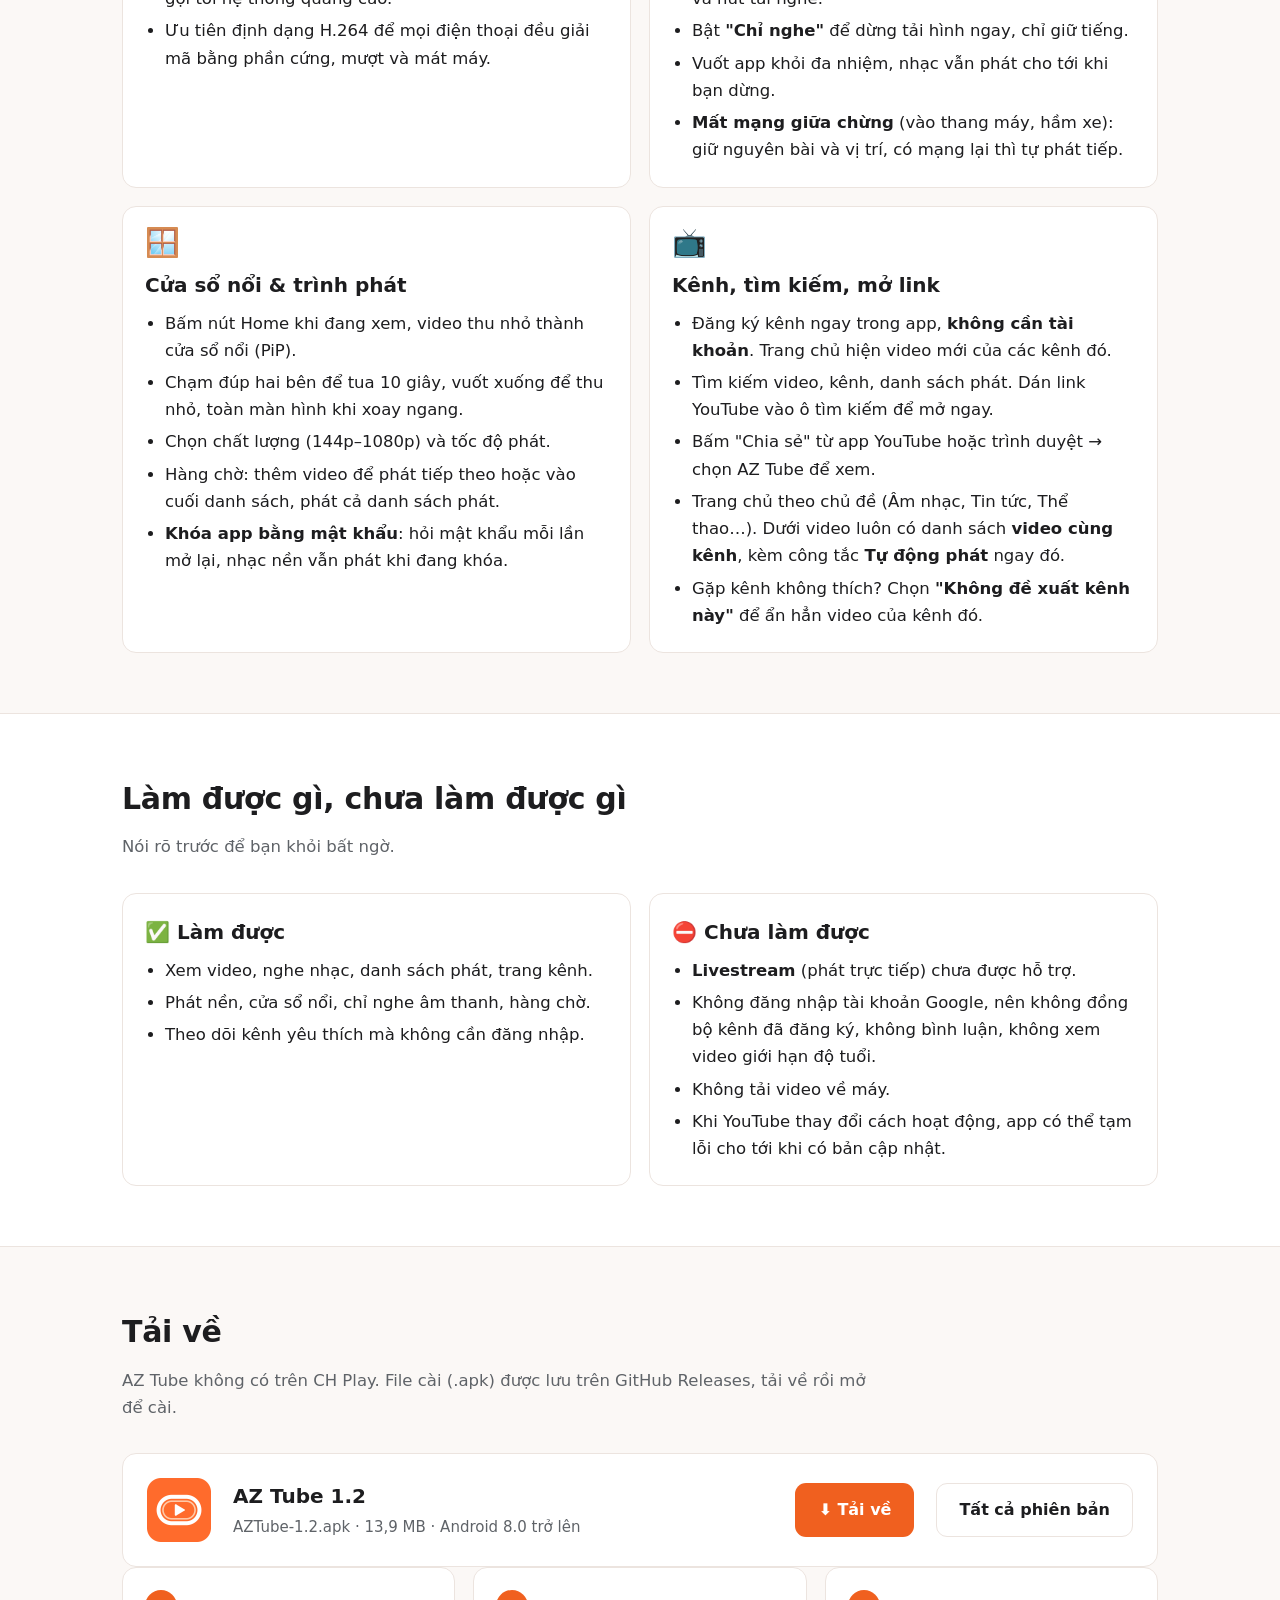
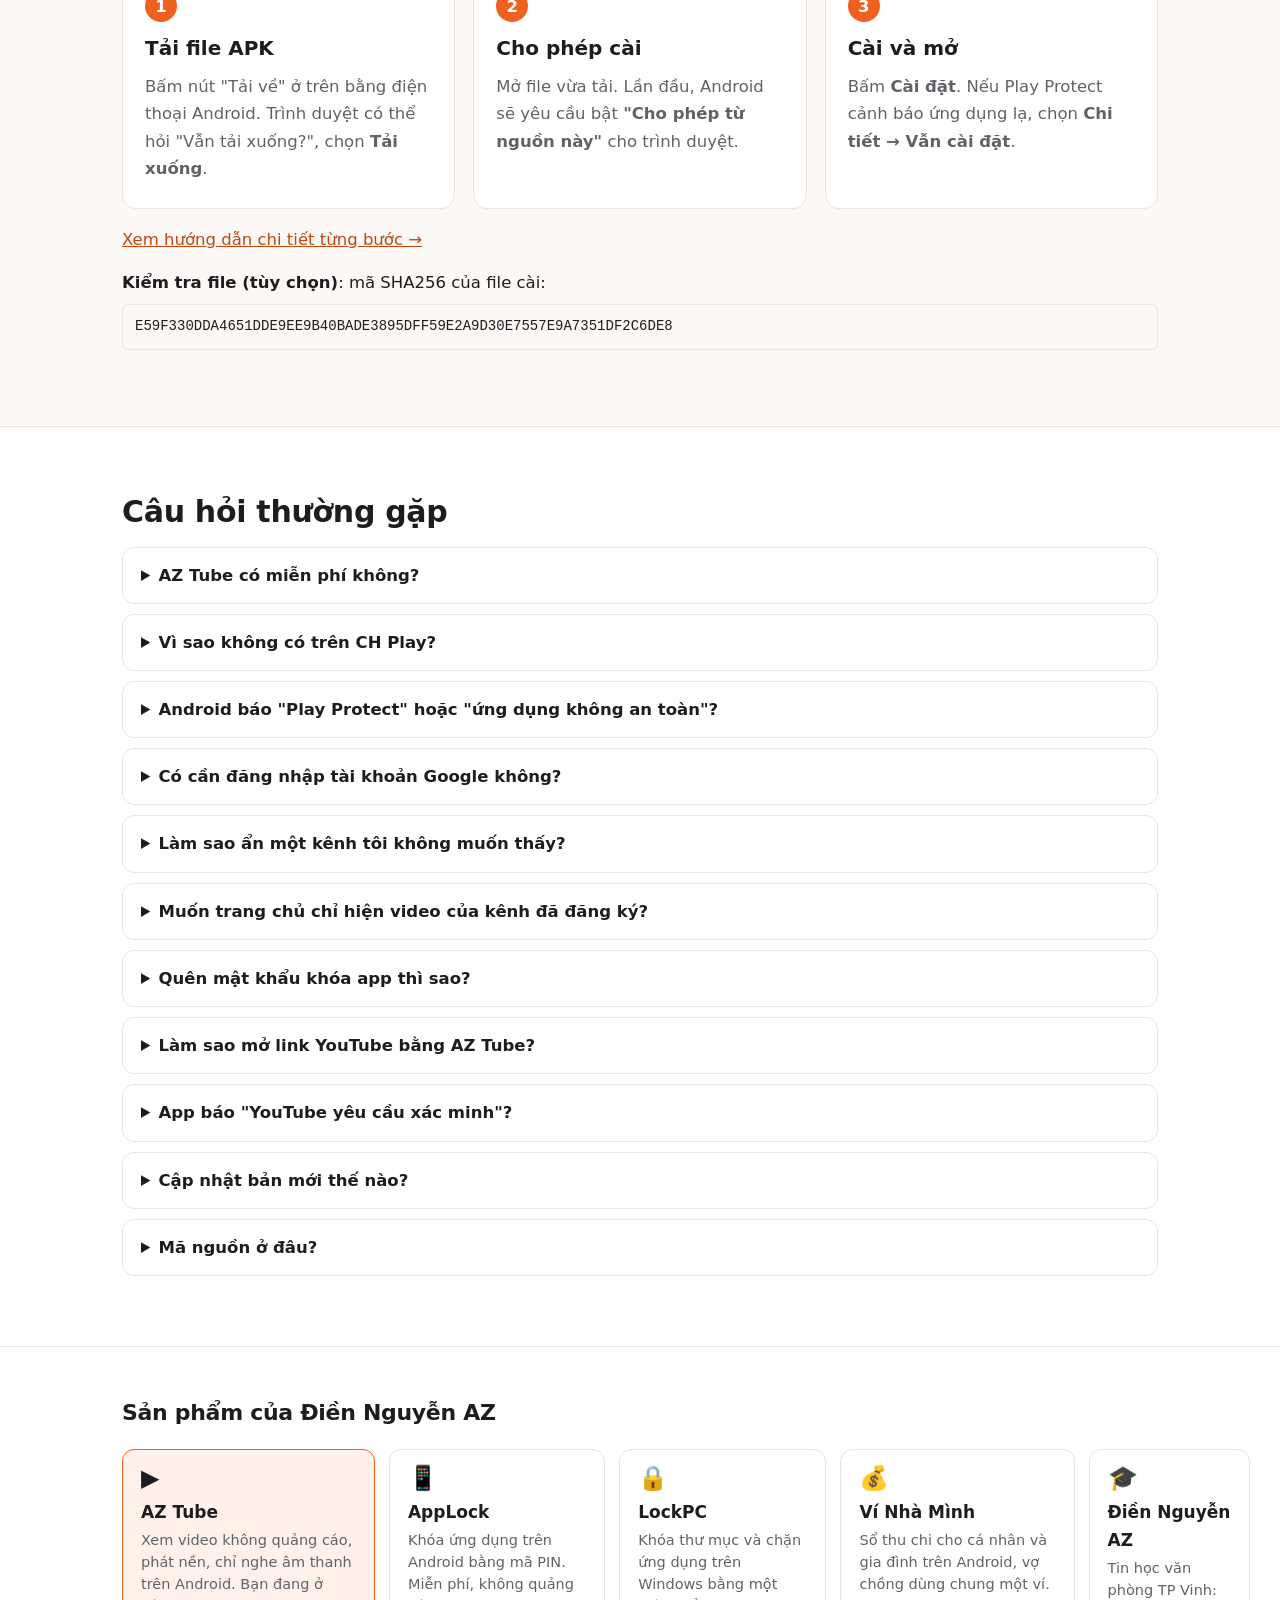
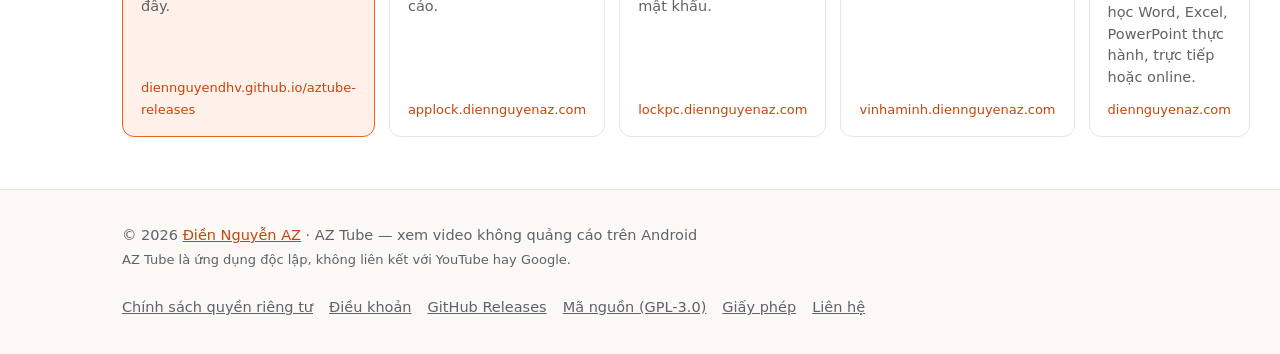
==== commit 80f4f23d: "Site: AZ Tube 1.2 (app lock, autoplay switch on watch page) Co-Authored-By: Claude Opus 5.5 <noreply" ====
--- a/docs/index.html
+++ b/docs/index.html
@@ -22,7 +22,7 @@
       <h1>Xem video <span>không quảng cáo</span>, nghe nhạc <span>khi tắt màn hình</span></h1>
       <p class="lead">AZ Tube là ứng dụng Android gọn nhẹ để xem video YouTube: không quảng cáo, phát nền, cửa sổ nổi, chế độ chỉ nghe âm thanh. Không cần tài khoản Google, không theo dõi bạn.</p>
       <div class="cta">
-        <a class="btn btn-primary" href="https://github.com/diennguyendhv/aztube-releases/releases/download/v1.1/AZTube-1.1.apk">⬇ Tải AZ Tube 1.1</a>
+        <a class="btn btn-primary" href="https://github.com/diennguyendhv/aztube-releases/releases/download/v1.2/AZTube-1.2.apk">⬇ Tải AZ Tube 1.2</a>
         <a class="btn btn-ghost" href="huong-dan.html">Cách cài đặt</a>
       </div>
       <div class="meta">Android 8.0 trở lên · 13,9 MB · Miễn phí · Tiếng Việt</div>
@@ -39,7 +39,7 @@
     <div class="grid c3">
       <div class="card"><div class="ico">🏃</div><h3>Nghe khi chạy bộ, lái xe</h3><p>Tắt màn hình, cất điện thoại vào túi, nhạc vẫn phát. Điều khiển bằng tai nghe hoặc màn hình khóa.</p></div>
       <div class="card"><div class="ico">🔋</div><h3>Tiết kiệm pin và 4G</h3><p>Chế độ "Chỉ nghe" không tải hình, nên tốn ít dữ liệu và pin hơn nhiều so với xem video.</p></div>
-      <div class="card"><div class="ico">🙈</div><h3>Riêng tư</h3><p>Không đăng nhập, không gửi dữ liệu cho ai. Lịch sử chỉ lưu trên điện thoại, tắt công tắc là xóa sạch.</p></div>
+      <div class="card"><div class="ico">🙈</div><h3>Riêng tư</h3><p>Không đăng nhập, không gửi dữ liệu cho ai. Lịch sử chỉ lưu trên điện thoại, tắt công tắc là xóa sạch. Khóa app bằng mật khẩu nếu dùng chung máy.</p></div>
     </div>
   </div>
 </section>
@@ -74,6 +74,7 @@
           <li>Chạm đúp hai bên để tua 10 giây, vuốt xuống để thu nhỏ, toàn màn hình khi xoay ngang.</li>
           <li>Chọn chất lượng (144p–1080p) và tốc độ phát.</li>
           <li>Hàng chờ: thêm video để phát tiếp theo hoặc vào cuối danh sách, phát cả danh sách phát.</li>
+          <li><b>Khóa app bằng mật khẩu</b>: hỏi mật khẩu mỗi lần mở lại, nhạc nền vẫn phát khi đang khóa.</li>
         </ul>
       </div>
       <div class="card">
@@ -82,7 +83,7 @@
           <li>Đăng ký kênh ngay trong app, <b>không cần tài khoản</b>. Trang chủ hiện video mới của các kênh đó.</li>
           <li>Tìm kiếm video, kênh, danh sách phát. Dán link YouTube vào ô tìm kiếm để mở ngay.</li>
           <li>Bấm "Chia sẻ" từ app YouTube hoặc trình duyệt → chọn AZ Tube để xem.</li>
-          <li>Trang chủ theo chủ đề (Âm nhạc, Tin tức, Thể thao…). Video liên quan và tự động phát chỉ lấy từ <b>kênh đang xem</b>.</li>
+          <li>Trang chủ theo chủ đề (Âm nhạc, Tin tức, Thể thao…). Dưới video luôn có danh sách <b>video cùng kênh</b>, kèm công tắc <b>Tự động phát</b> ngay đó.</li>
           <li>Gặp kênh không thích? Chọn <b>"Không đề xuất kênh này"</b> để ẩn hẳn video của kênh đó.</li>
         </ul>
       </div>
@@ -121,10 +122,10 @@
     <div class="download-box">
       <img src="assets/icon.png" alt="">
       <div class="info">
-        <h3>AZ Tube 1.1</h3>
-        <p>AZTube-1.1.apk · 13,9 MB · Android 8.0 trở lên</p>
+        <h3>AZ Tube 1.2</h3>
+        <p>AZTube-1.2.apk · 13,9 MB · Android 8.0 trở lên</p>
       </div>
-      <a class="btn btn-primary" href="https://github.com/diennguyendhv/aztube-releases/releases/download/v1.1/AZTube-1.1.apk">⬇ Tải về</a>
+      <a class="btn btn-primary" href="https://github.com/diennguyendhv/aztube-releases/releases/download/v1.2/AZTube-1.2.apk">⬇ Tải về</a>
       <a class="btn btn-ghost" href="https://github.com/diennguyendhv/aztube-releases/releases">Tất cả phiên bản</a>
     </div>
     <div class="download-stat boxed"><span class="num" data-download-count>0</span><span class="label"><b>lượt tải xuống</b> từ trước đến nay (tất cả phiên bản)</span></div>
@@ -137,7 +138,7 @@
     <p><a href="huong-dan.html">Xem hướng dẫn chi tiết từng bước →</a></p>
 
     <p><b>Kiểm tra file (tùy chọn)</b>: mã SHA256 của file cài:
-      <span class="hash">06DEF088F103694DDBEC1E174693144D834ED875D9BCA8501F17AF698CFAB008</span></p>
+      <span class="hash">E59F330DDA4651DDE9EE9B40BADE3895DFF59E2A9D30E7557E9A7351DF2C6DE8</span></p>
   </div>
 </section>
 
@@ -149,10 +150,11 @@
     <details><summary>Android báo "Play Protect" hoặc "ứng dụng không an toàn"?</summary><p>Cảnh báo này hiện với mọi ứng dụng cài ngoài CH Play. Chọn <b>Chi tiết → Vẫn cài đặt</b>. Bạn có thể so mã SHA256 ở trên để chắc chắn file không bị sửa đổi.</p></details>
     <details><summary>Có cần đăng nhập tài khoản Google không?</summary><p>Không. AZ Tube không có chức năng đăng nhập. Kênh đăng ký được lưu ngay trên điện thoại của bạn.</p></details>
     <details><summary>Làm sao ẩn một kênh tôi không muốn thấy?</summary><p>Bấm <b>⋮</b> bên cạnh video của kênh đó → <b>Không đề xuất kênh này</b>. Video của kênh sẽ bị ẩn ở mọi nơi. Muốn bỏ chặn, vào tab <b>Bạn</b> → mục <b>Kênh không đề xuất</b>.</p></details>
-    <details><summary>Muốn trang chủ chỉ hiện video của kênh đã đăng ký?</summary><p>Vào tab <b>Bạn → Cài đặt</b> và tắt <b>"Đề xuất"</b>. Trang chủ sẽ chỉ còn video mới từ các kênh bạn đăng ký, không còn video liên quan hay tự động phát.</p></details>
+    <details><summary>Muốn trang chủ chỉ hiện video của kênh đã đăng ký?</summary><p>Vào tab <b>Bạn</b> và tắt <b>"Đề xuất"</b>. Trang chủ sẽ chỉ còn video mới từ các kênh bạn đăng ký. Khi xem video vẫn có danh sách video cùng kênh; muốn tắt phát tiếp thì gạt công tắc <b>Tự động phát</b> ngay dưới video.</p></details>
+    <details><summary>Quên mật khẩu khóa app thì sao?</summary><p>Trên màn hình khóa, bấm <b>Quên mật khẩu?</b> rồi xác nhận bằng mã PIN, hình vẽ hoặc vân tay của điện thoại. Khóa app sẽ được tắt, kênh đăng ký và lịch sử vẫn giữ nguyên. Nếu điện thoại không đặt khóa màn hình, chỉ còn cách gỡ app rồi cài lại (mất dữ liệu trong app).</p></details>
     <details><summary>Làm sao mở link YouTube bằng AZ Tube?</summary><p>Trong app YouTube hoặc trình duyệt, bấm <b>Chia sẻ → AZ Tube</b>. Hoặc sao chép link rồi dán vào ô tìm kiếm của AZ Tube.</p></details>
     <details><summary>App báo "YouTube yêu cầu xác minh"?</summary><p>YouTube tạm chặn khi có quá nhiều yêu cầu từ cùng một mạng. Đợi vài phút, đổi giữa Wi-Fi và 4G rồi thử lại.</p></details>
-    <details><summary>Cập nhật bản mới thế nào?</summary><p>Tải file APK mới từ trang này và cài đè lên bản cũ (kể cả từ 1.0 lên 1.1). Kênh đã đăng ký và cài đặt vẫn giữ nguyên.</p></details>
+    <details><summary>Cập nhật bản mới thế nào?</summary><p>Tải file APK mới từ trang này và cài đè lên bản cũ (ví dụ từ 1.1 lên 1.2). Kênh đã đăng ký và cài đặt vẫn giữ nguyên.</p></details>
     <details><summary>Mã nguồn ở đâu?</summary><p>AZ Tube là phần mềm mã nguồn mở theo giấy phép GPL-3.0. Mã nguồn: <a href="https://github.com/diennguyendhv/AZ-Tube">github.com/diennguyendhv/AZ-Tube</a>. Danh sách thư viện và giấy phép: <a href="giay-phep.html">Giấy phép mã nguồn mở</a>.</p></details>
   </div>
 </section>
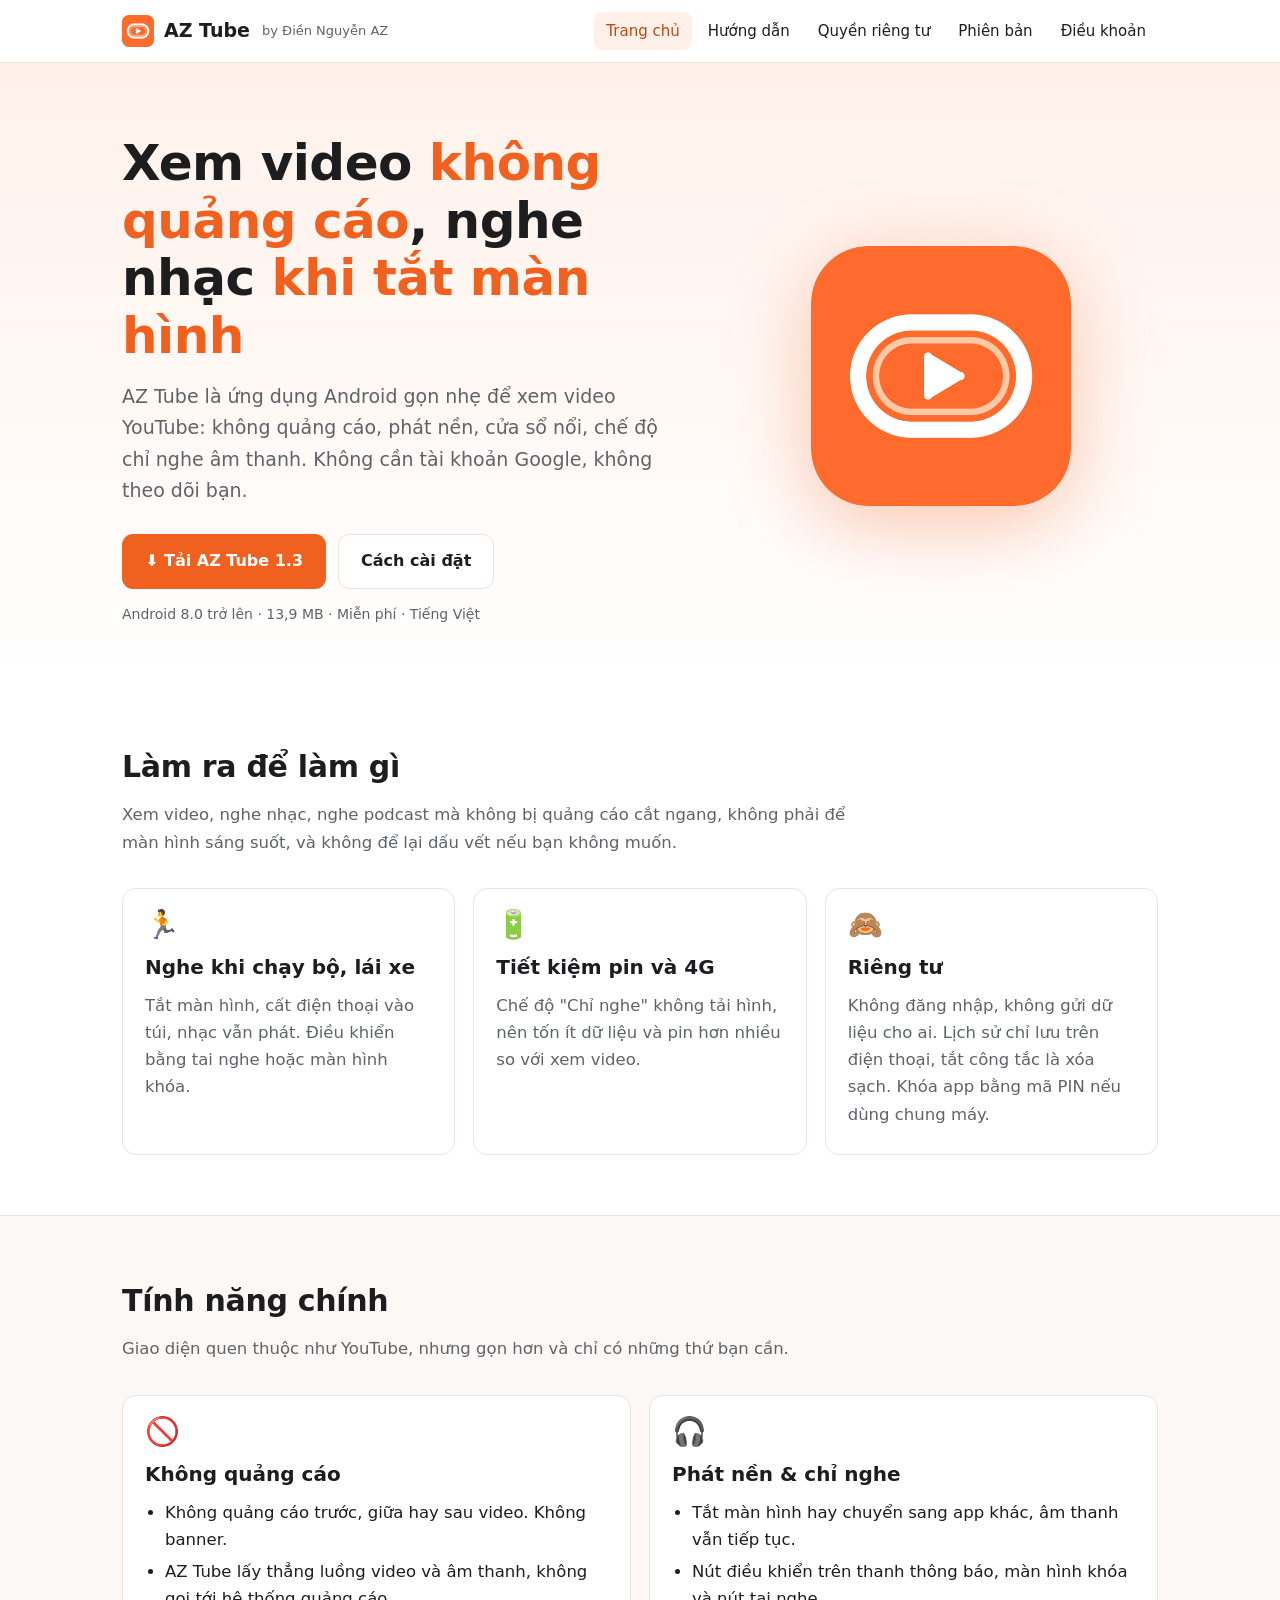
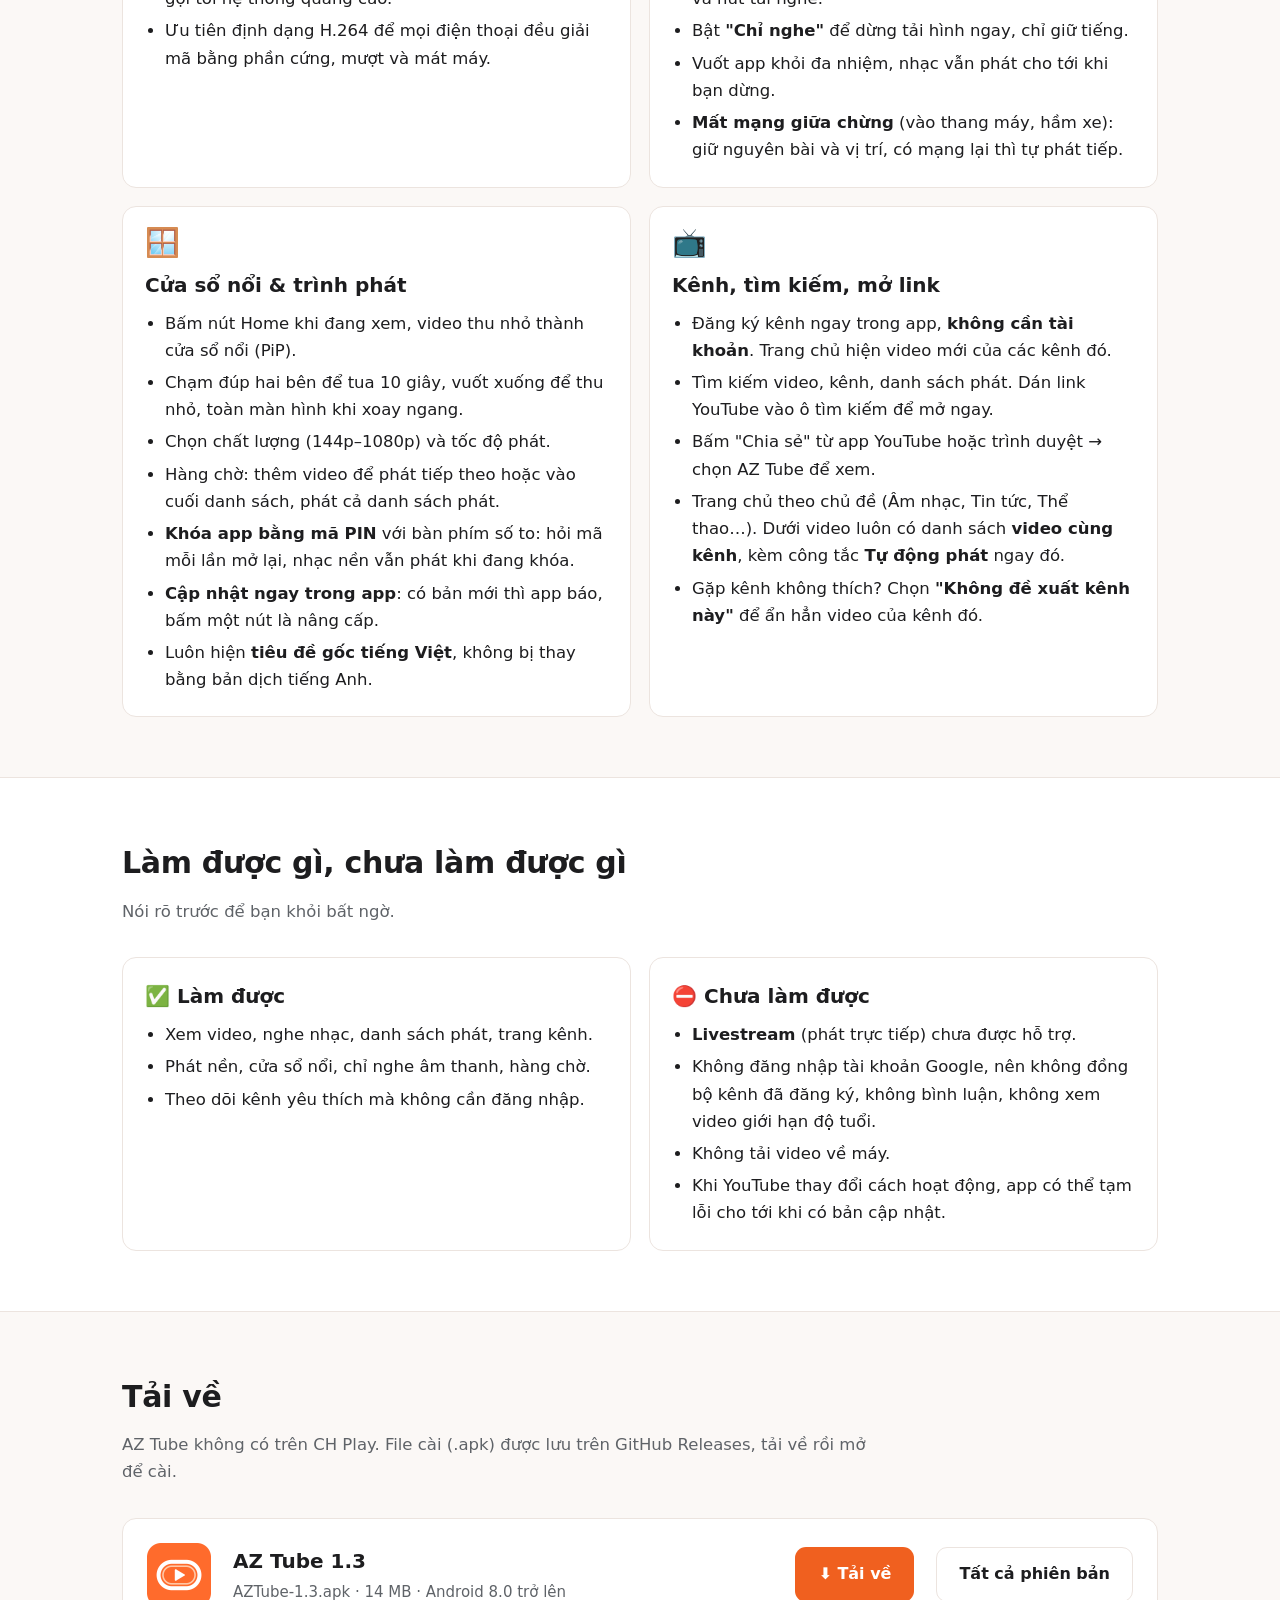
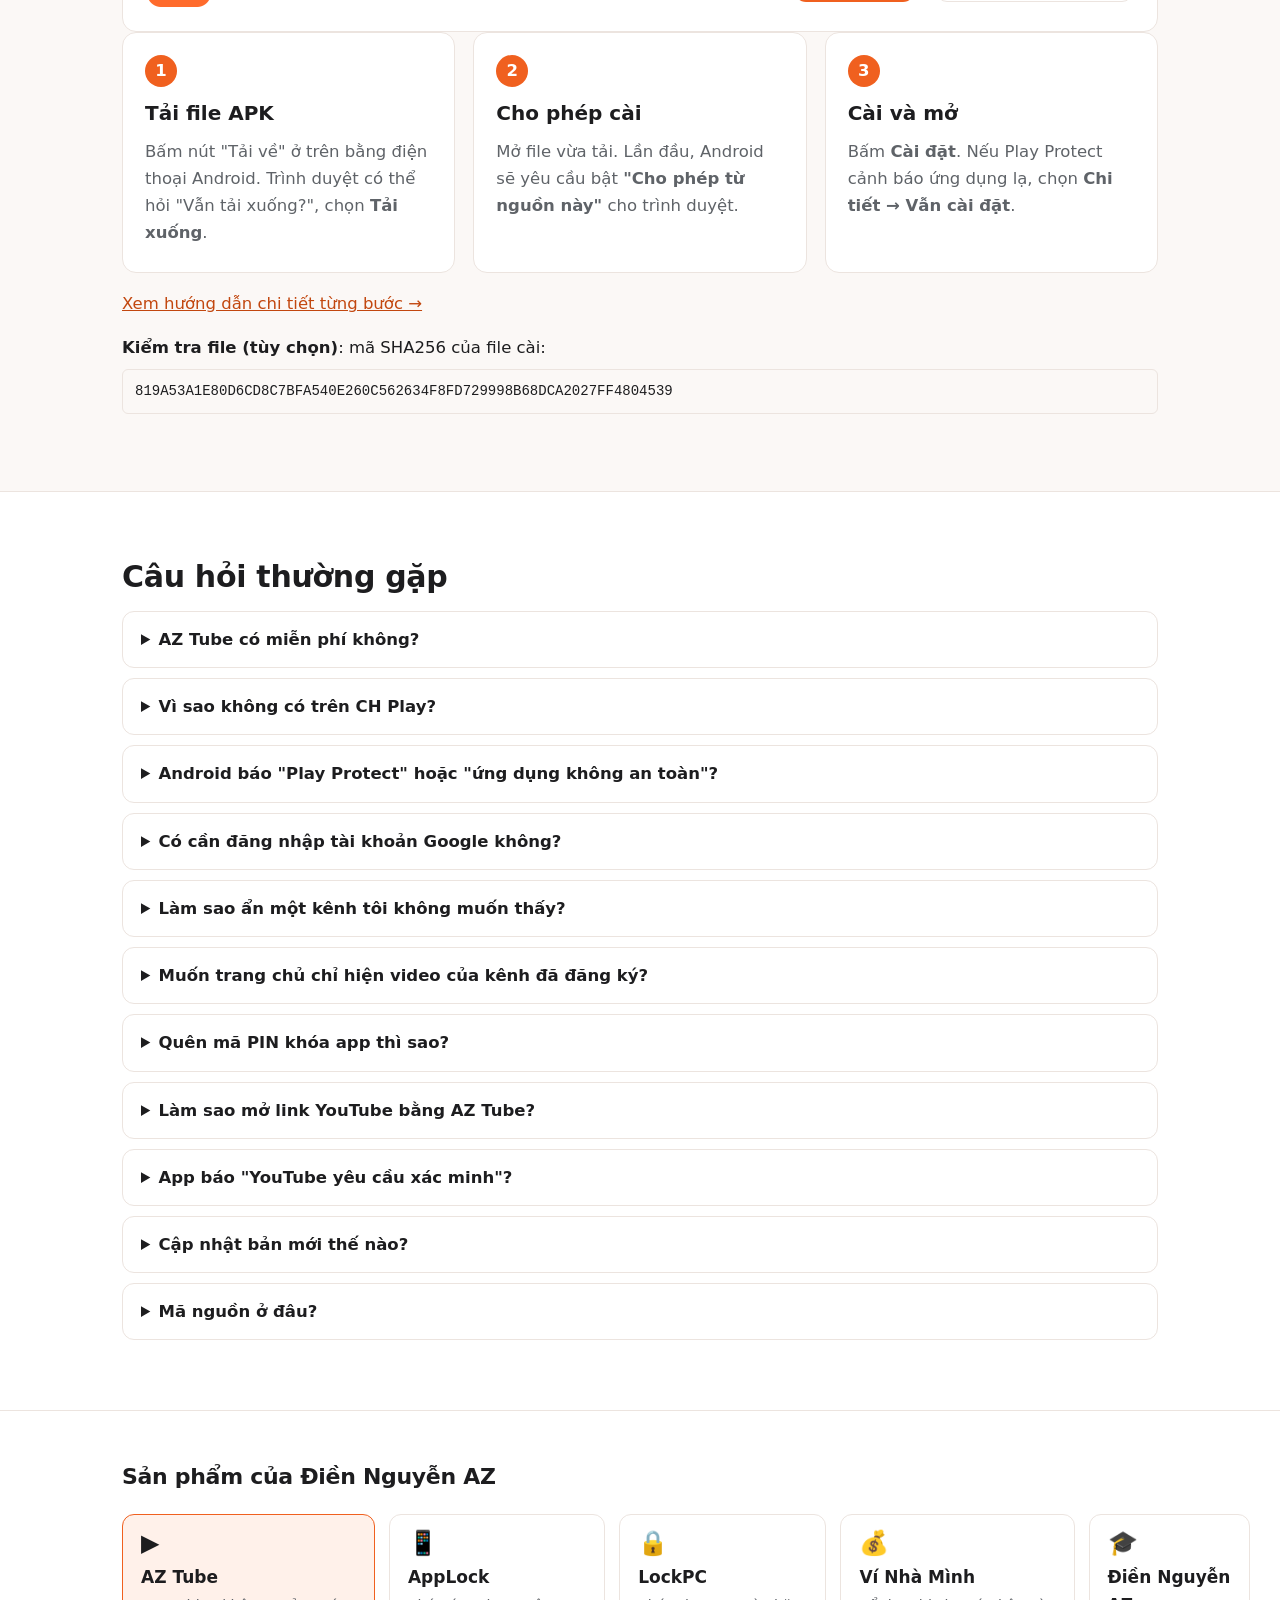
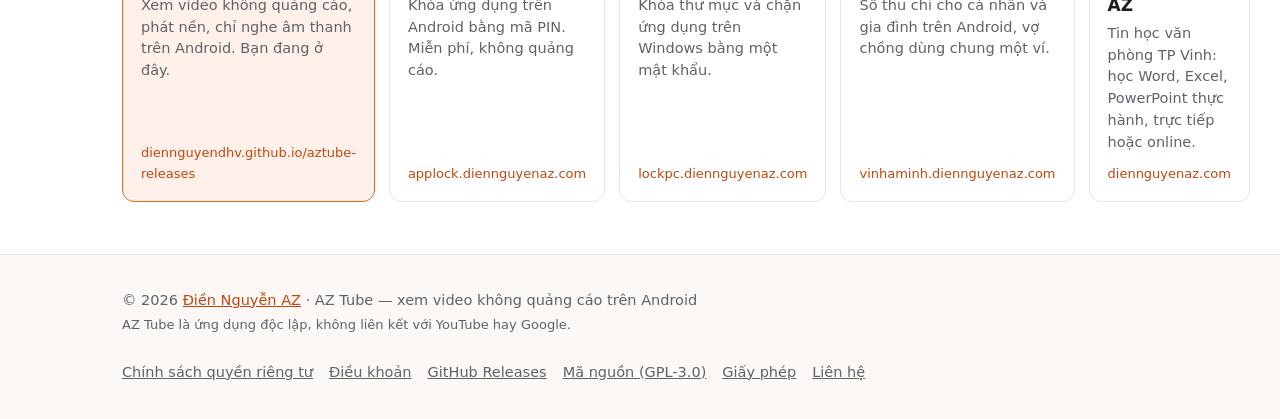
==== commit d49f0508: "Site: AZ Tube 1.3 (PIN lock, in-app updates, original titles) Co-Authored-By: Claude Opus 5.5 <norep" ====
--- a/docs/index.html
+++ b/docs/index.html
@@ -22,7 +22,7 @@
       <h1>Xem video <span>không quảng cáo</span>, nghe nhạc <span>khi tắt màn hình</span></h1>
       <p class="lead">AZ Tube là ứng dụng Android gọn nhẹ để xem video YouTube: không quảng cáo, phát nền, cửa sổ nổi, chế độ chỉ nghe âm thanh. Không cần tài khoản Google, không theo dõi bạn.</p>
       <div class="cta">
-        <a class="btn btn-primary" href="https://github.com/diennguyendhv/aztube-releases/releases/download/v1.2/AZTube-1.2.apk">⬇ Tải AZ Tube 1.2</a>
+        <a class="btn btn-primary" href="https://github.com/diennguyendhv/aztube-releases/releases/download/v1.3/AZTube-1.3.apk">⬇ Tải AZ Tube 1.3</a>
         <a class="btn btn-ghost" href="huong-dan.html">Cách cài đặt</a>
       </div>
       <div class="meta">Android 8.0 trở lên · 13,9 MB · Miễn phí · Tiếng Việt</div>
@@ -39,7 +39,7 @@
     <div class="grid c3">
       <div class="card"><div class="ico">🏃</div><h3>Nghe khi chạy bộ, lái xe</h3><p>Tắt màn hình, cất điện thoại vào túi, nhạc vẫn phát. Điều khiển bằng tai nghe hoặc màn hình khóa.</p></div>
       <div class="card"><div class="ico">🔋</div><h3>Tiết kiệm pin và 4G</h3><p>Chế độ "Chỉ nghe" không tải hình, nên tốn ít dữ liệu và pin hơn nhiều so với xem video.</p></div>
-      <div class="card"><div class="ico">🙈</div><h3>Riêng tư</h3><p>Không đăng nhập, không gửi dữ liệu cho ai. Lịch sử chỉ lưu trên điện thoại, tắt công tắc là xóa sạch. Khóa app bằng mật khẩu nếu dùng chung máy.</p></div>
+      <div class="card"><div class="ico">🙈</div><h3>Riêng tư</h3><p>Không đăng nhập, không gửi dữ liệu cho ai. Lịch sử chỉ lưu trên điện thoại, tắt công tắc là xóa sạch. Khóa app bằng mã PIN nếu dùng chung máy.</p></div>
     </div>
   </div>
 </section>
@@ -74,7 +74,9 @@
           <li>Chạm đúp hai bên để tua 10 giây, vuốt xuống để thu nhỏ, toàn màn hình khi xoay ngang.</li>
           <li>Chọn chất lượng (144p–1080p) và tốc độ phát.</li>
           <li>Hàng chờ: thêm video để phát tiếp theo hoặc vào cuối danh sách, phát cả danh sách phát.</li>
-          <li><b>Khóa app bằng mật khẩu</b>: hỏi mật khẩu mỗi lần mở lại, nhạc nền vẫn phát khi đang khóa.</li>
+          <li><b>Khóa app bằng mã PIN</b> với bàn phím số to: hỏi mã mỗi lần mở lại, nhạc nền vẫn phát khi đang khóa.</li>
+          <li><b>Cập nhật ngay trong app</b>: có bản mới thì app báo, bấm một nút là nâng cấp.</li>
+          <li>Luôn hiện <b>tiêu đề gốc tiếng Việt</b>, không bị thay bằng bản dịch tiếng Anh.</li>
         </ul>
       </div>
       <div class="card">
@@ -122,10 +124,10 @@
     <div class="download-box">
       <img src="assets/icon.png" alt="">
       <div class="info">
-        <h3>AZ Tube 1.2</h3>
-        <p>AZTube-1.2.apk · 13,9 MB · Android 8.0 trở lên</p>
+        <h3>AZ Tube 1.3</h3>
+        <p>AZTube-1.3.apk · 14 MB · Android 8.0 trở lên</p>
       </div>
-      <a class="btn btn-primary" href="https://github.com/diennguyendhv/aztube-releases/releases/download/v1.2/AZTube-1.2.apk">⬇ Tải về</a>
+      <a class="btn btn-primary" href="https://github.com/diennguyendhv/aztube-releases/releases/download/v1.3/AZTube-1.3.apk">⬇ Tải về</a>
       <a class="btn btn-ghost" href="https://github.com/diennguyendhv/aztube-releases/releases">Tất cả phiên bản</a>
     </div>
     <div class="download-stat boxed"><span class="num" data-download-count>0</span><span class="label"><b>lượt tải xuống</b> từ trước đến nay (tất cả phiên bản)</span></div>
@@ -138,7 +140,7 @@
     <p><a href="huong-dan.html">Xem hướng dẫn chi tiết từng bước →</a></p>
 
     <p><b>Kiểm tra file (tùy chọn)</b>: mã SHA256 của file cài:
-      <span class="hash">E59F330DDA4651DDE9EE9B40BADE3895DFF59E2A9D30E7557E9A7351DF2C6DE8</span></p>
+      <span class="hash">819A53A1E80D6CD8C7BFA540E260C562634F8FD729998B68DCA2027FF4804539</span></p>
   </div>
 </section>
 
@@ -151,10 +153,10 @@
     <details><summary>Có cần đăng nhập tài khoản Google không?</summary><p>Không. AZ Tube không có chức năng đăng nhập. Kênh đăng ký được lưu ngay trên điện thoại của bạn.</p></details>
     <details><summary>Làm sao ẩn một kênh tôi không muốn thấy?</summary><p>Bấm <b>⋮</b> bên cạnh video của kênh đó → <b>Không đề xuất kênh này</b>. Video của kênh sẽ bị ẩn ở mọi nơi. Muốn bỏ chặn, vào tab <b>Bạn</b> → mục <b>Kênh không đề xuất</b>.</p></details>
     <details><summary>Muốn trang chủ chỉ hiện video của kênh đã đăng ký?</summary><p>Vào tab <b>Bạn</b> và tắt <b>"Đề xuất"</b>. Trang chủ sẽ chỉ còn video mới từ các kênh bạn đăng ký. Khi xem video vẫn có danh sách video cùng kênh; muốn tắt phát tiếp thì gạt công tắc <b>Tự động phát</b> ngay dưới video.</p></details>
-    <details><summary>Quên mật khẩu khóa app thì sao?</summary><p>Trên màn hình khóa, bấm <b>Quên mật khẩu?</b> rồi xác nhận bằng mã PIN, hình vẽ hoặc vân tay của điện thoại. Khóa app sẽ được tắt, kênh đăng ký và lịch sử vẫn giữ nguyên. Nếu điện thoại không đặt khóa màn hình, chỉ còn cách gỡ app rồi cài lại (mất dữ liệu trong app).</p></details>
+    <details><summary>Quên mã PIN khóa app thì sao?</summary><p>Trên màn hình khóa, bấm <b>Quên mã PIN?</b> rồi xác nhận bằng mã PIN, hình vẽ hoặc vân tay của điện thoại. Khóa app sẽ được tắt, kênh đăng ký và lịch sử vẫn giữ nguyên. Nếu điện thoại không đặt khóa màn hình, chỉ còn cách gỡ app rồi cài lại (mất dữ liệu trong app).</p></details>
     <details><summary>Làm sao mở link YouTube bằng AZ Tube?</summary><p>Trong app YouTube hoặc trình duyệt, bấm <b>Chia sẻ → AZ Tube</b>. Hoặc sao chép link rồi dán vào ô tìm kiếm của AZ Tube.</p></details>
     <details><summary>App báo "YouTube yêu cầu xác minh"?</summary><p>YouTube tạm chặn khi có quá nhiều yêu cầu từ cùng một mạng. Đợi vài phút, đổi giữa Wi-Fi và 4G rồi thử lại.</p></details>
-    <details><summary>Cập nhật bản mới thế nào?</summary><p>Tải file APK mới từ trang này và cài đè lên bản cũ (ví dụ từ 1.1 lên 1.2). Kênh đã đăng ký và cài đặt vẫn giữ nguyên.</p></details>
+    <details><summary>Cập nhật bản mới thế nào?</summary><p>Từ bản 1.3, app tự báo khi có bản mới: bấm <b>Cập nhật</b>, rồi bấm <b>Cập nhật</b> lần nữa trên màn hình của Android. Muốn kiểm tra ngay, vào tab <b>Bạn → Cập nhật → Kiểm tra bản mới</b>. Bản 1.2 trở về trước thì tải file APK mới từ trang này và cài đè. Kênh đã đăng ký và cài đặt vẫn giữ nguyên.</p></details>
     <details><summary>Mã nguồn ở đâu?</summary><p>AZ Tube là phần mềm mã nguồn mở theo giấy phép GPL-3.0. Mã nguồn: <a href="https://github.com/diennguyendhv/AZ-Tube">github.com/diennguyendhv/AZ-Tube</a>. Danh sách thư viện và giấy phép: <a href="giay-phep.html">Giấy phép mã nguồn mở</a>.</p></details>
   </div>
 </section>
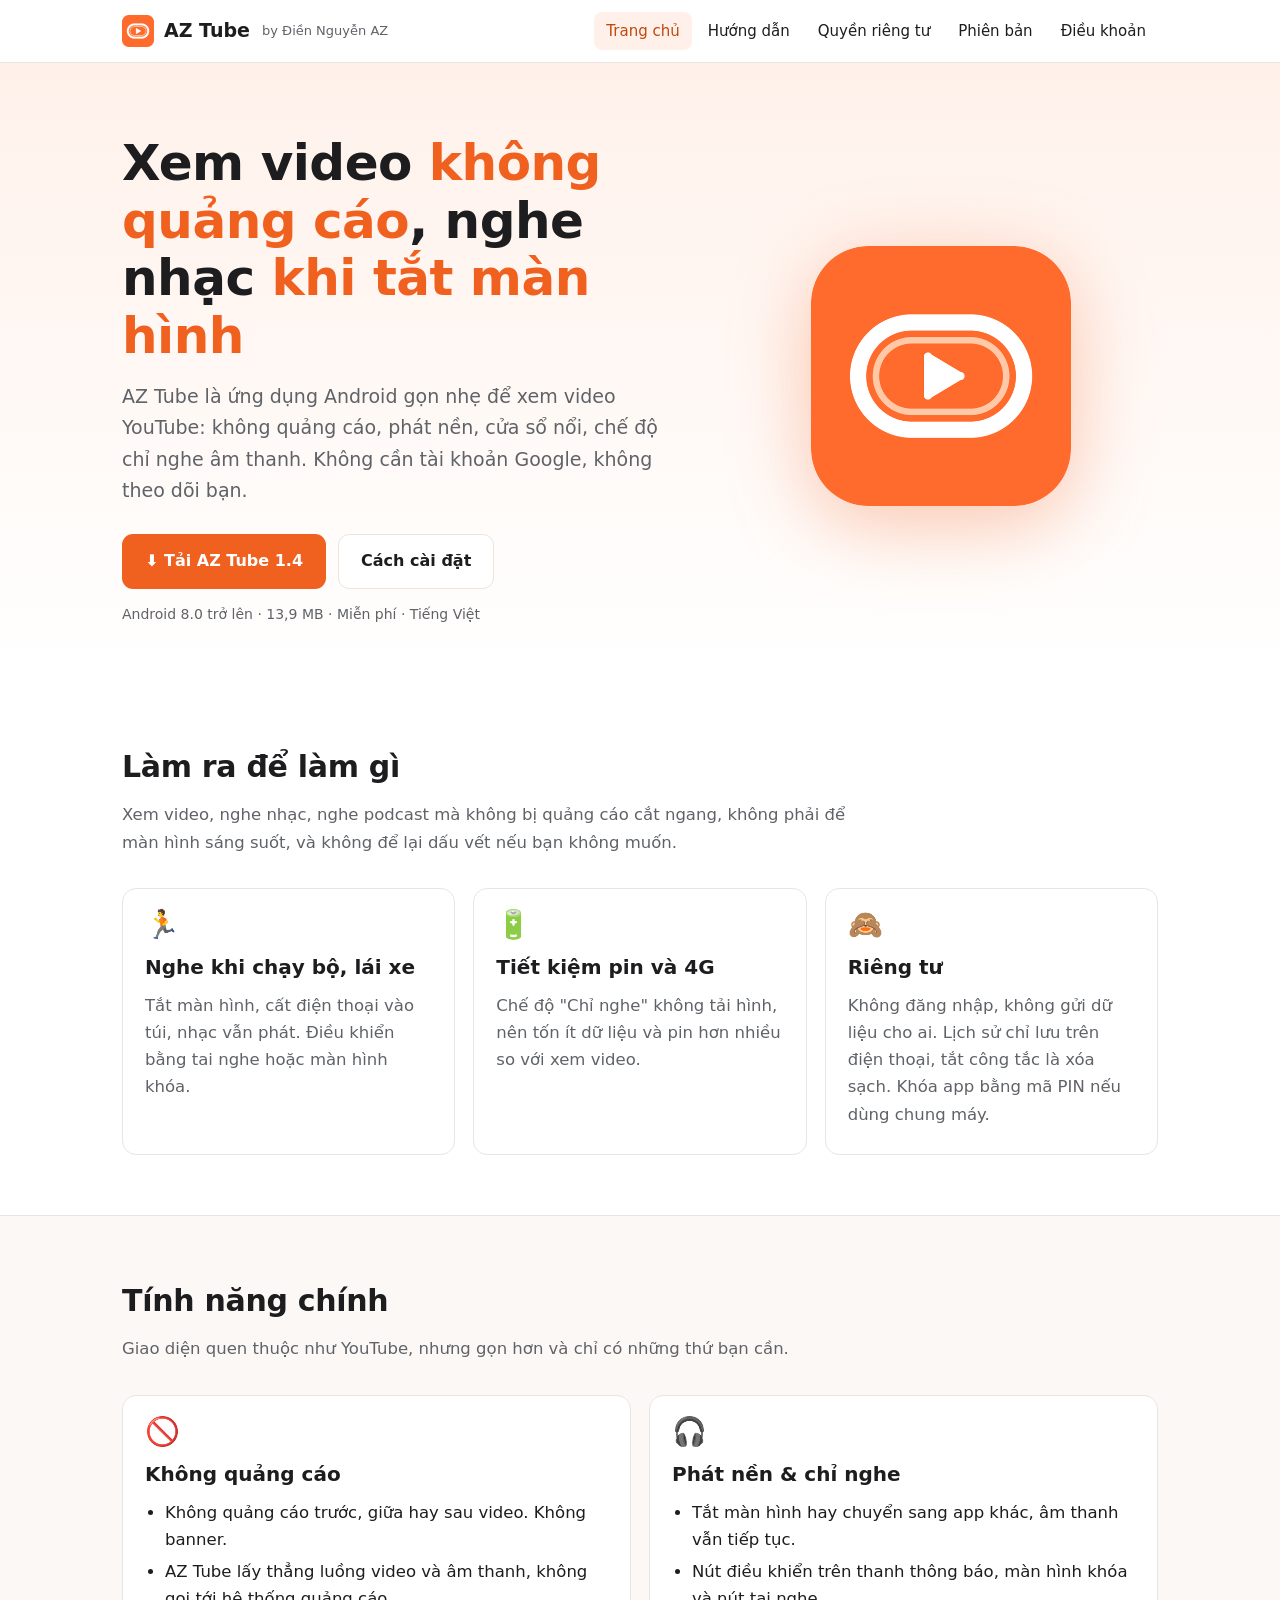
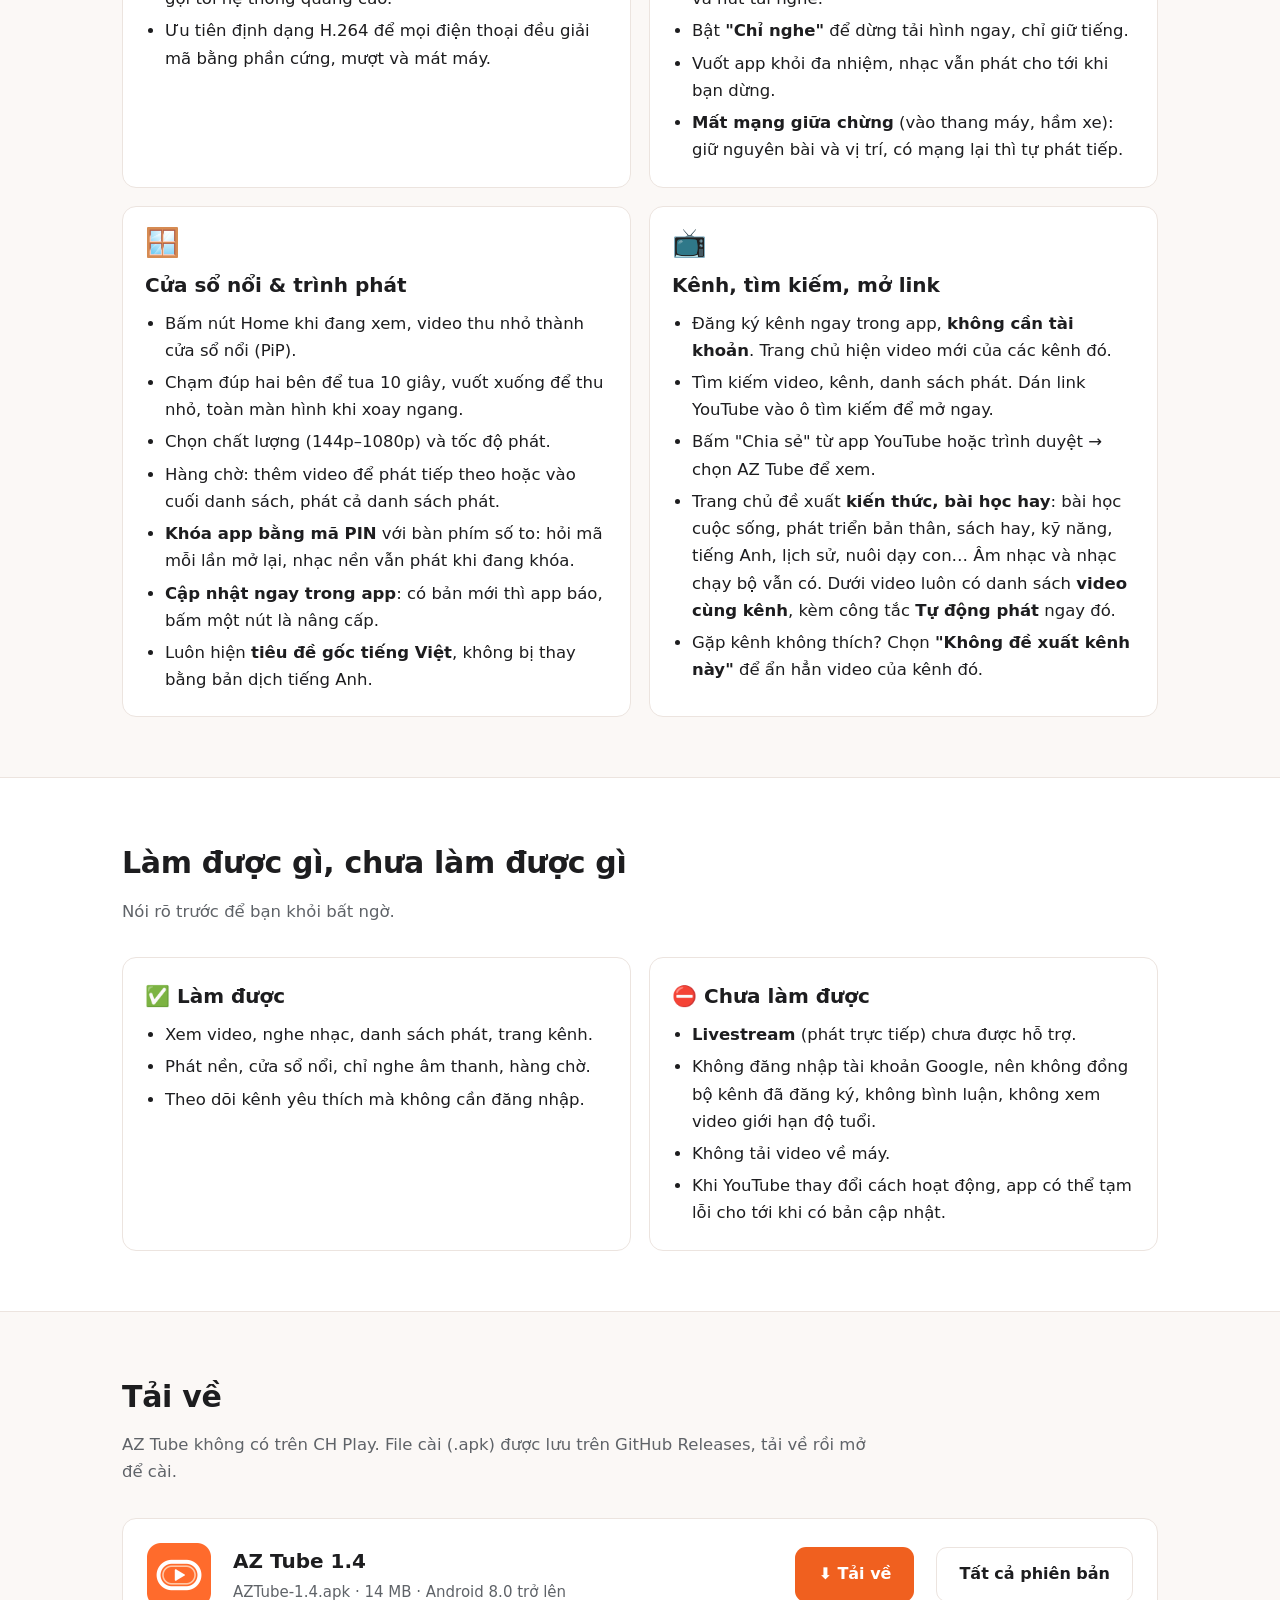
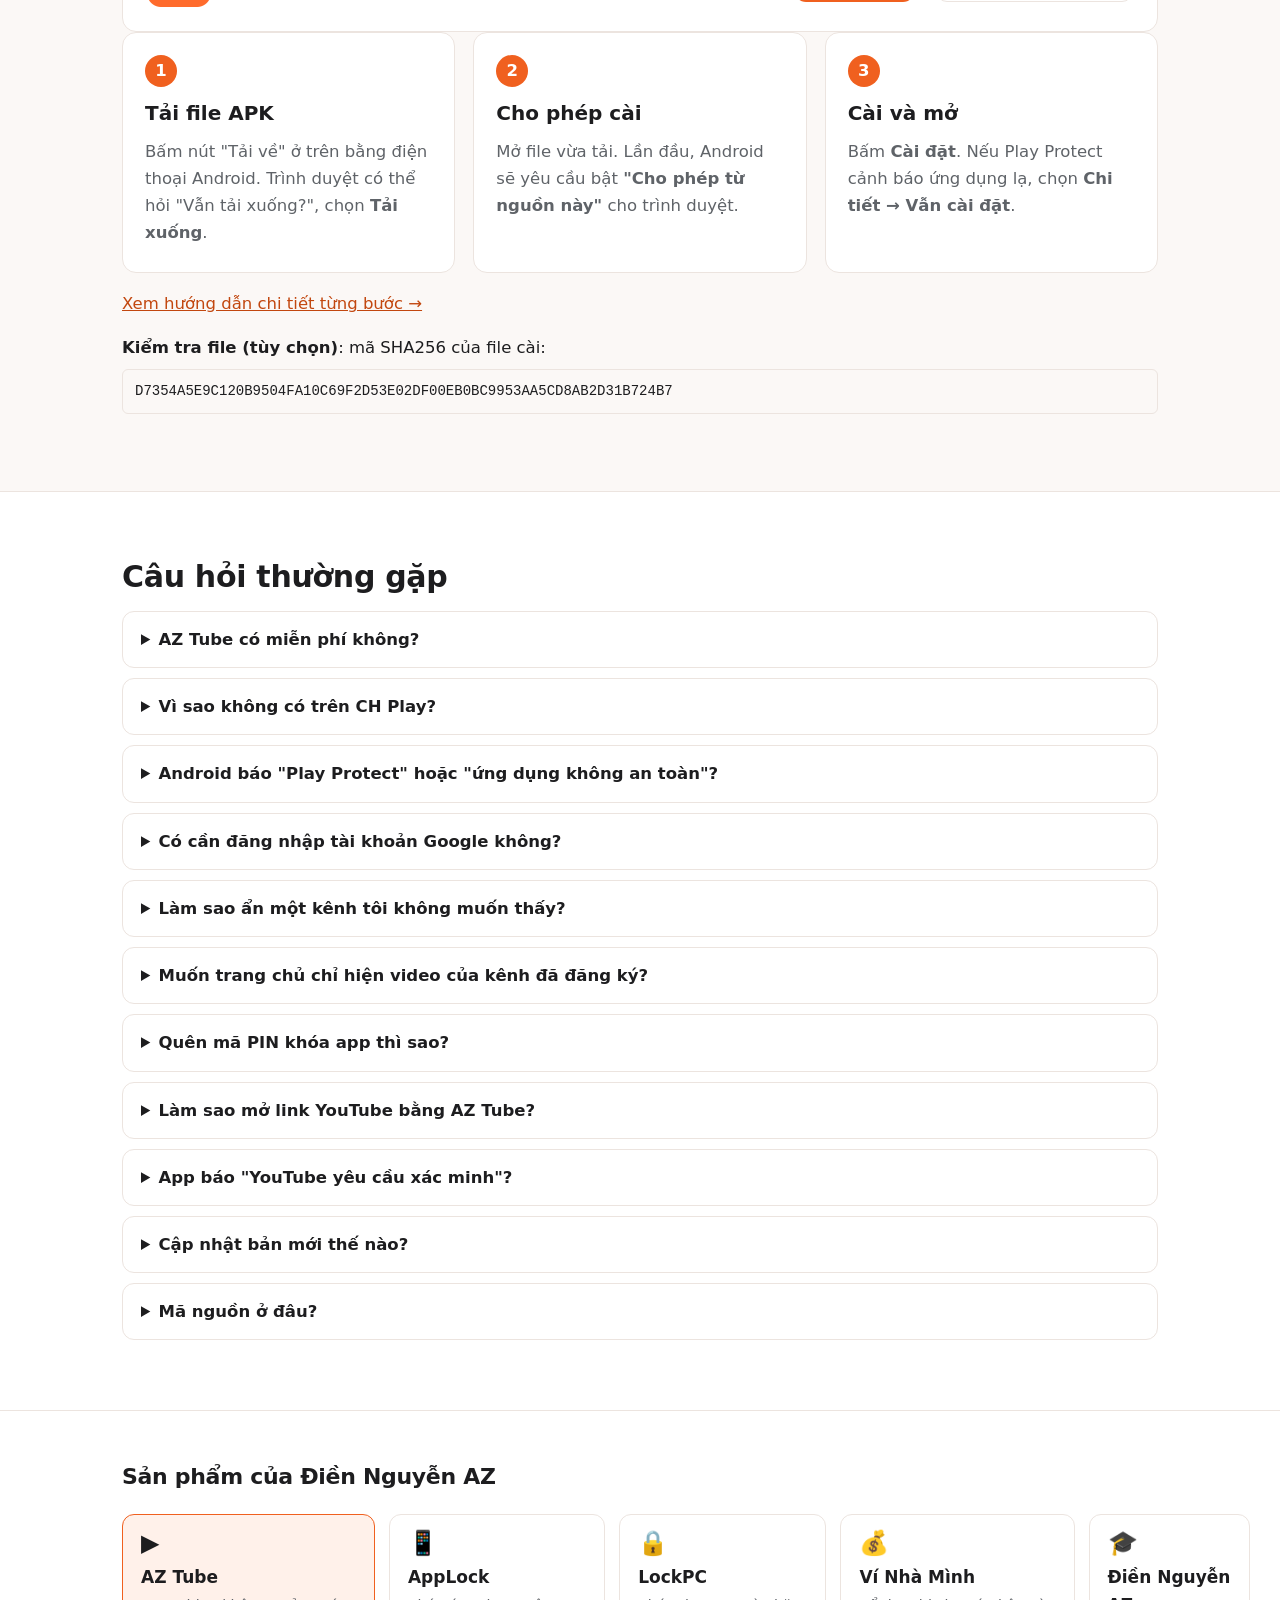
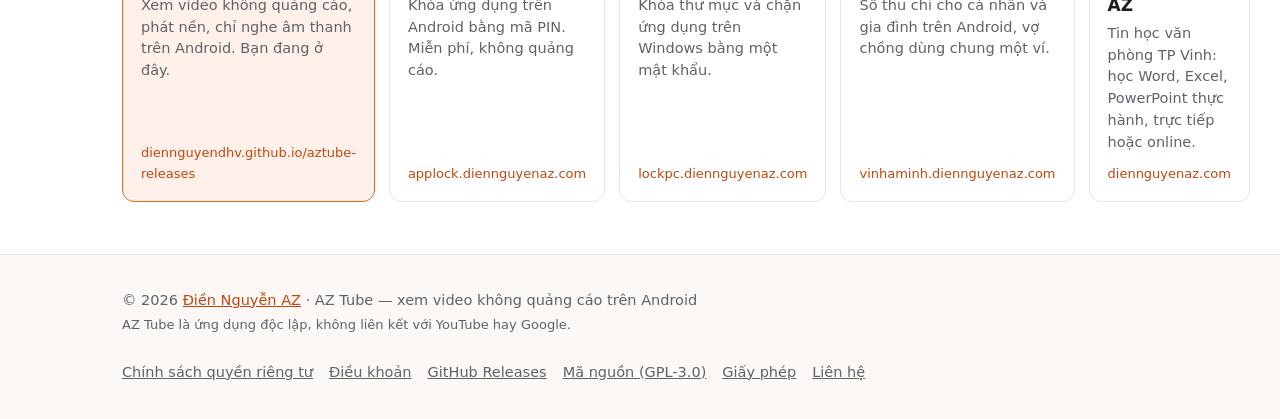
==== commit 6c9de8f3: "Site: AZ Tube 1.4 (learning home, search suggestions, decoder fix) Co-Authored-By: Claude Opus 5.5 <" ====
--- a/docs/index.html
+++ b/docs/index.html
@@ -22,7 +22,7 @@
       <h1>Xem video <span>không quảng cáo</span>, nghe nhạc <span>khi tắt màn hình</span></h1>
       <p class="lead">AZ Tube là ứng dụng Android gọn nhẹ để xem video YouTube: không quảng cáo, phát nền, cửa sổ nổi, chế độ chỉ nghe âm thanh. Không cần tài khoản Google, không theo dõi bạn.</p>
       <div class="cta">
-        <a class="btn btn-primary" href="https://github.com/diennguyendhv/aztube-releases/releases/download/v1.3/AZTube-1.3.apk">⬇ Tải AZ Tube 1.3</a>
+        <a class="btn btn-primary" href="https://github.com/diennguyendhv/aztube-releases/releases/download/v1.4/AZTube-1.4.apk">⬇ Tải AZ Tube 1.4</a>
         <a class="btn btn-ghost" href="huong-dan.html">Cách cài đặt</a>
       </div>
       <div class="meta">Android 8.0 trở lên · 13,9 MB · Miễn phí · Tiếng Việt</div>
@@ -85,7 +85,7 @@
           <li>Đăng ký kênh ngay trong app, <b>không cần tài khoản</b>. Trang chủ hiện video mới của các kênh đó.</li>
           <li>Tìm kiếm video, kênh, danh sách phát. Dán link YouTube vào ô tìm kiếm để mở ngay.</li>
           <li>Bấm "Chia sẻ" từ app YouTube hoặc trình duyệt → chọn AZ Tube để xem.</li>
-          <li>Trang chủ theo chủ đề (Âm nhạc, Tin tức, Thể thao…). Dưới video luôn có danh sách <b>video cùng kênh</b>, kèm công tắc <b>Tự động phát</b> ngay đó.</li>
+          <li>Trang chủ đề xuất <b>kiến thức, bài học hay</b>: bài học cuộc sống, phát triển bản thân, sách hay, kỹ năng, tiếng Anh, lịch sử, nuôi dạy con… Âm nhạc và nhạc chạy bộ vẫn có. Dưới video luôn có danh sách <b>video cùng kênh</b>, kèm công tắc <b>Tự động phát</b> ngay đó.</li>
           <li>Gặp kênh không thích? Chọn <b>"Không đề xuất kênh này"</b> để ẩn hẳn video của kênh đó.</li>
         </ul>
       </div>
@@ -124,10 +124,10 @@
     <div class="download-box">
       <img src="assets/icon.png" alt="">
       <div class="info">
-        <h3>AZ Tube 1.3</h3>
-        <p>AZTube-1.3.apk · 14 MB · Android 8.0 trở lên</p>
+        <h3>AZ Tube 1.4</h3>
+        <p>AZTube-1.4.apk · 14 MB · Android 8.0 trở lên</p>
       </div>
-      <a class="btn btn-primary" href="https://github.com/diennguyendhv/aztube-releases/releases/download/v1.3/AZTube-1.3.apk">⬇ Tải về</a>
+      <a class="btn btn-primary" href="https://github.com/diennguyendhv/aztube-releases/releases/download/v1.4/AZTube-1.4.apk">⬇ Tải về</a>
       <a class="btn btn-ghost" href="https://github.com/diennguyendhv/aztube-releases/releases">Tất cả phiên bản</a>
     </div>
     <div class="download-stat boxed"><span class="num" data-download-count>0</span><span class="label"><b>lượt tải xuống</b> từ trước đến nay (tất cả phiên bản)</span></div>
@@ -140,7 +140,7 @@
     <p><a href="huong-dan.html">Xem hướng dẫn chi tiết từng bước →</a></p>
 
     <p><b>Kiểm tra file (tùy chọn)</b>: mã SHA256 của file cài:
-      <span class="hash">819A53A1E80D6CD8C7BFA540E260C562634F8FD729998B68DCA2027FF4804539</span></p>
+      <span class="hash">D7354A5E9C120B9504FA10C69F2D53E02DF00EB0BC9953AA5CD8AB2D31B724B7</span></p>
   </div>
 </section>
 
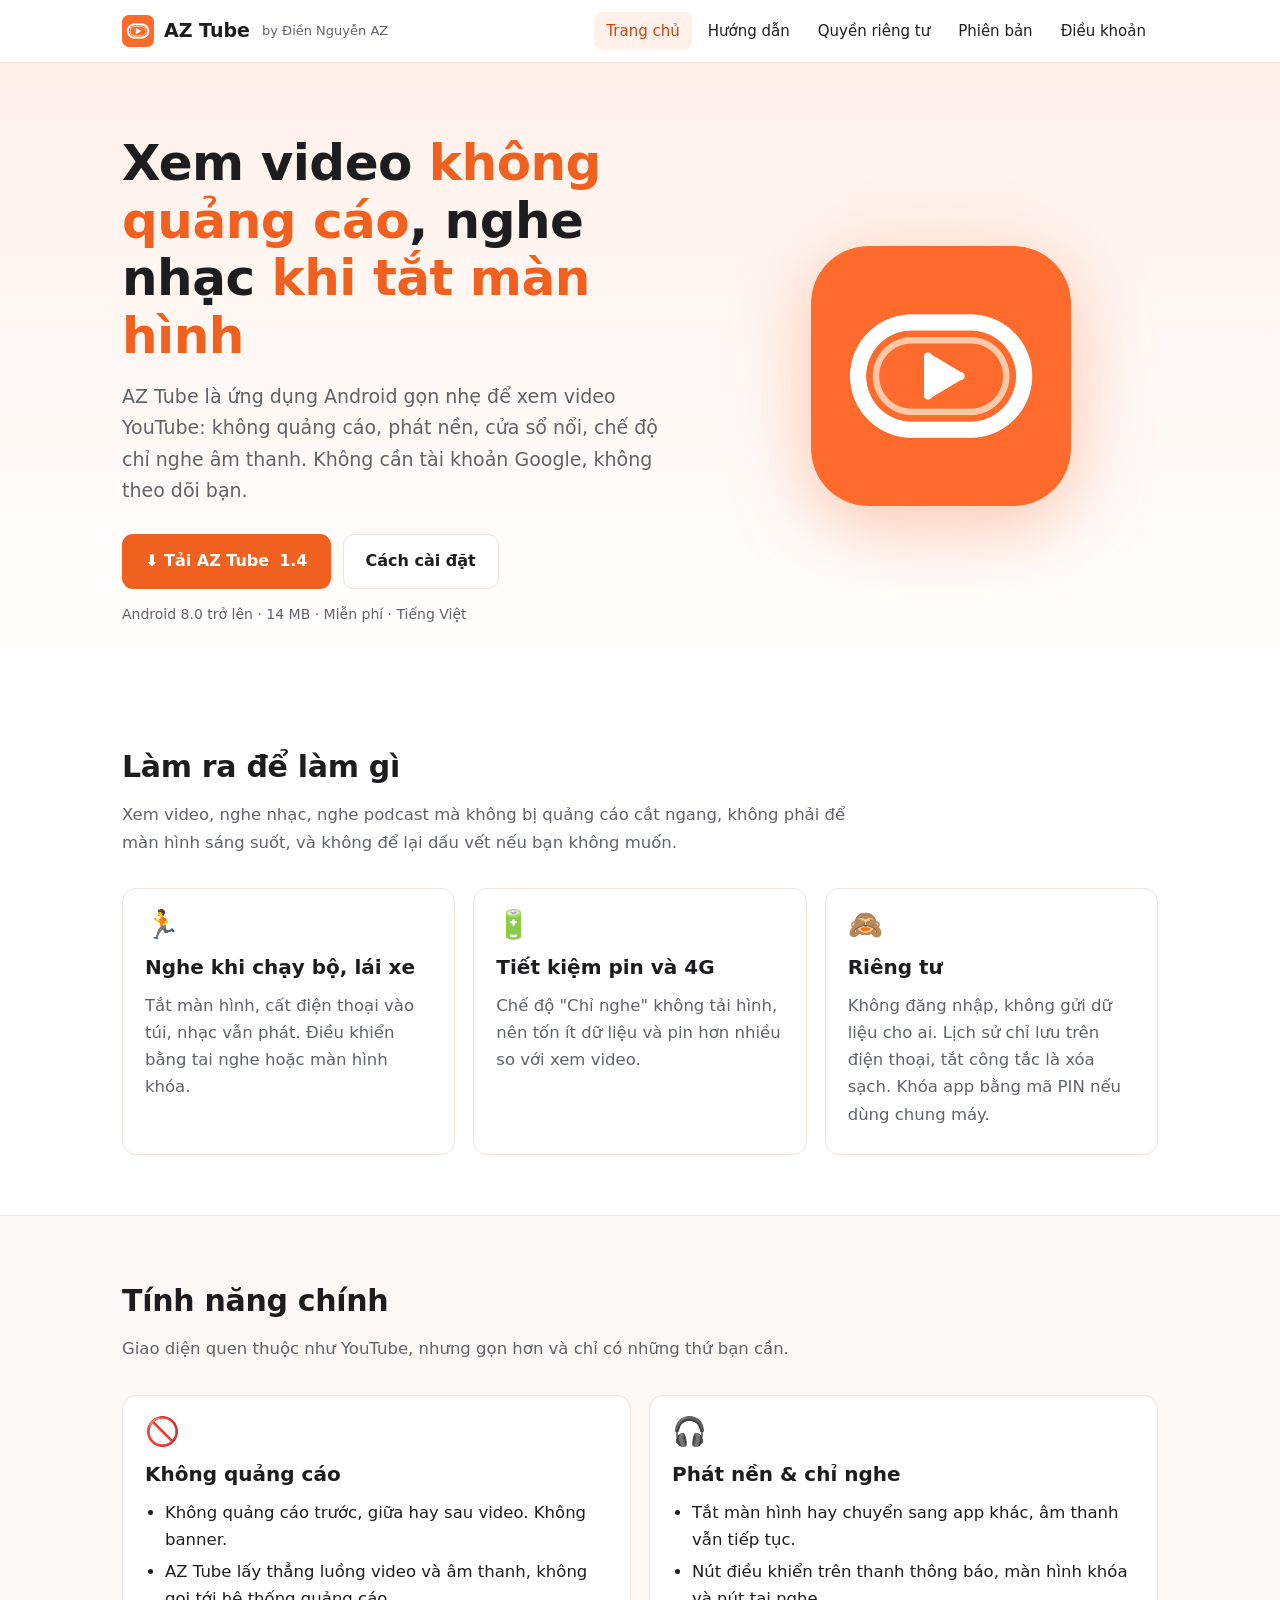
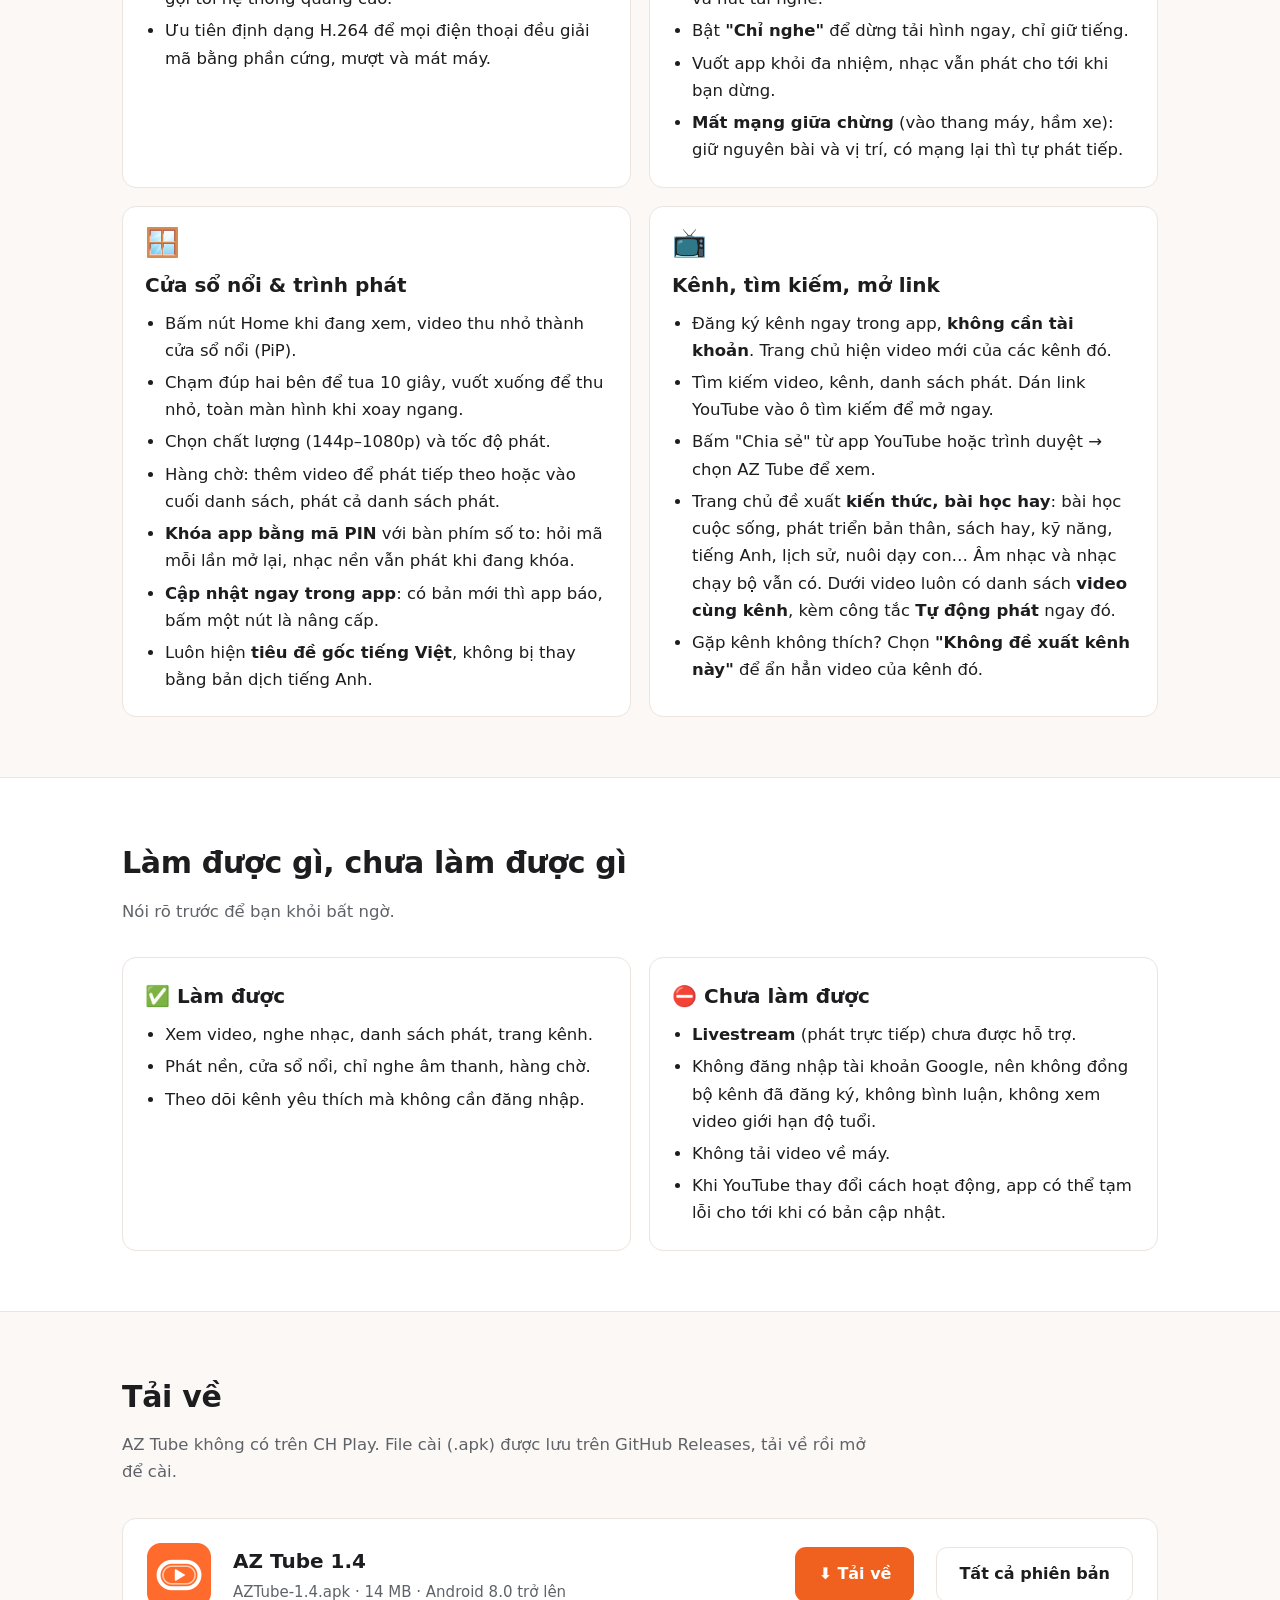
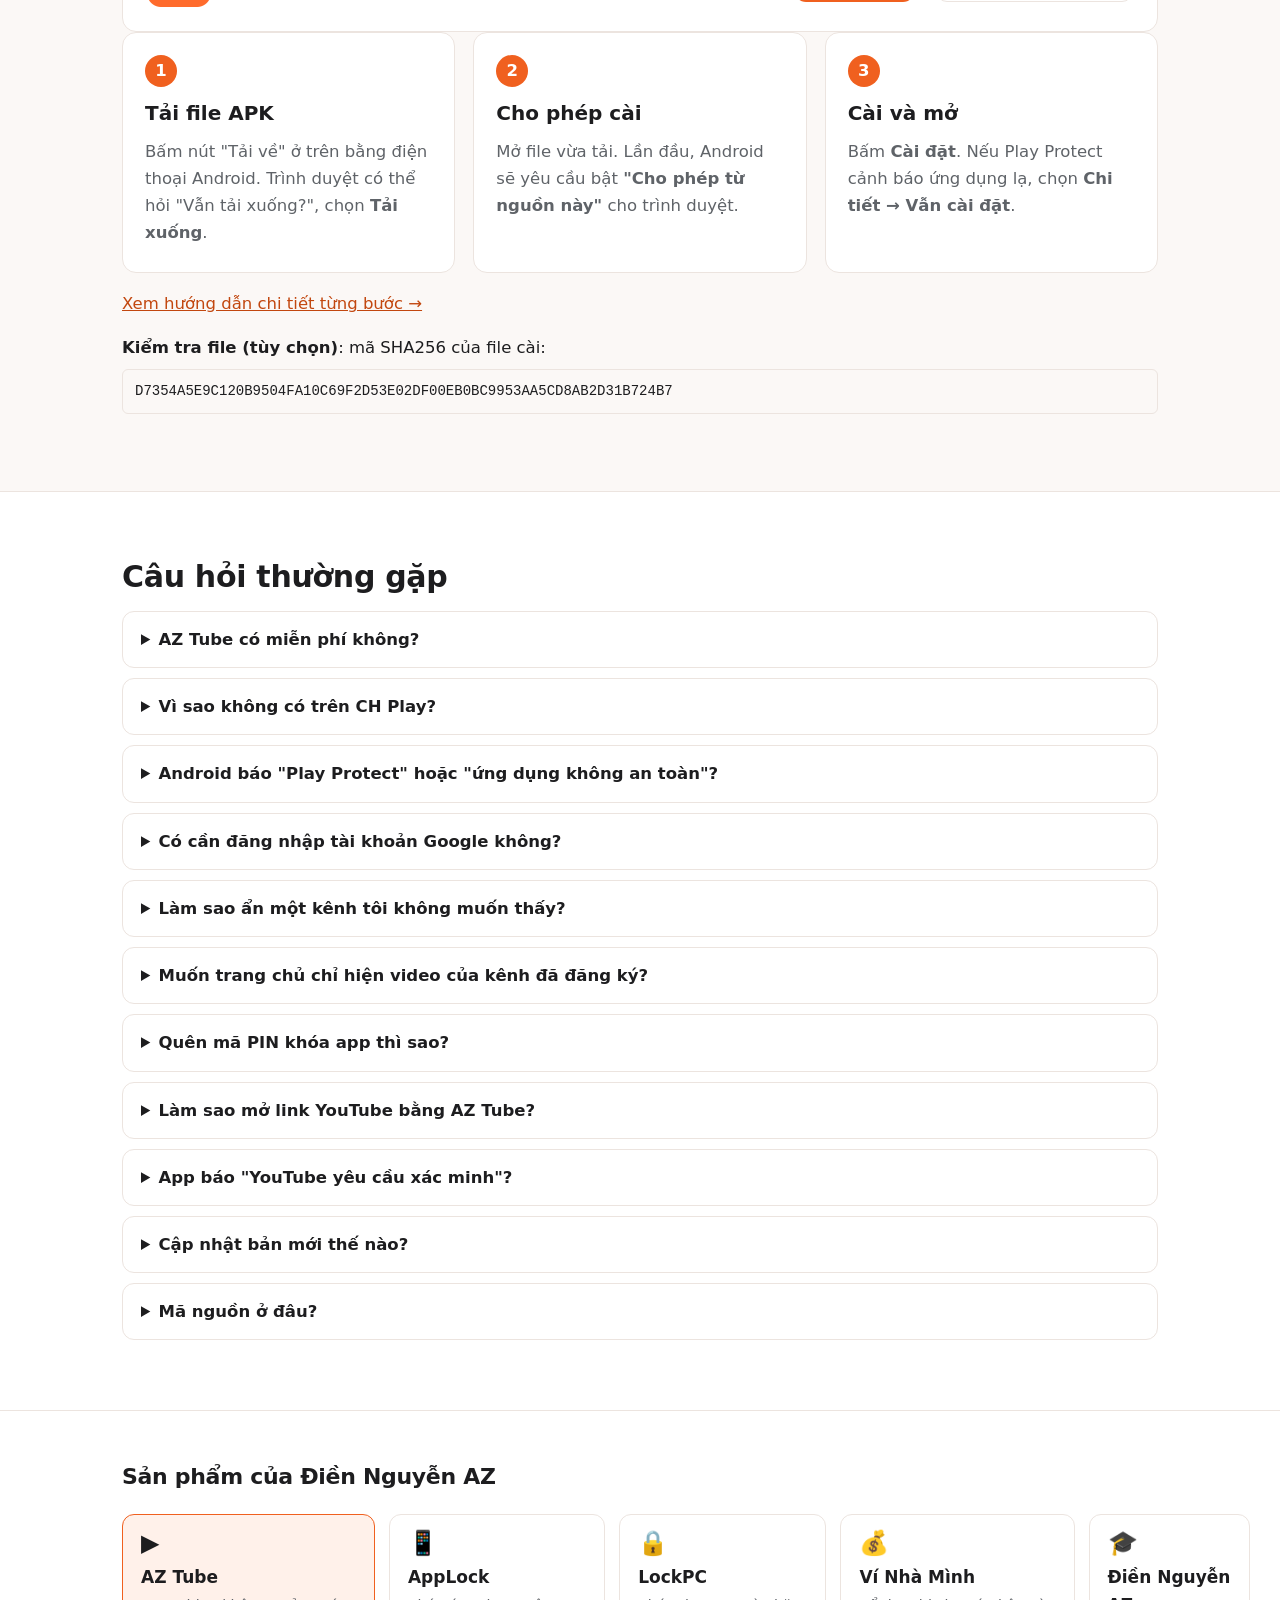
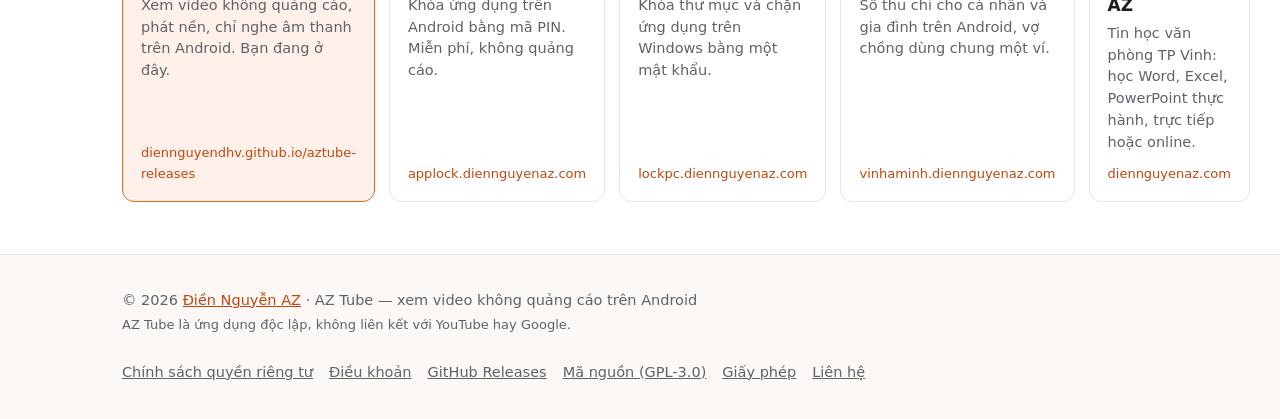
==== commit e40ec875: "Site: read version, download links, SHA and changelog from GitHub Releases Publishing a release is n" ====
--- a/docs/index.html
+++ b/docs/index.html
@@ -22,10 +22,10 @@
       <h1>Xem video <span>không quảng cáo</span>, nghe nhạc <span>khi tắt màn hình</span></h1>
       <p class="lead">AZ Tube là ứng dụng Android gọn nhẹ để xem video YouTube: không quảng cáo, phát nền, cửa sổ nổi, chế độ chỉ nghe âm thanh. Không cần tài khoản Google, không theo dõi bạn.</p>
       <div class="cta">
-        <a class="btn btn-primary" href="https://github.com/diennguyendhv/aztube-releases/releases/download/v1.4/AZTube-1.4.apk">⬇ Tải AZ Tube 1.4</a>
+        <a class="btn btn-primary" data-latest-href="apk" href="https://github.com/diennguyendhv/aztube-releases/releases/download/v1.4/AZTube-1.4.apk">⬇ Tải AZ Tube <span data-latest="version">1.4</span></a>
         <a class="btn btn-ghost" href="huong-dan.html">Cách cài đặt</a>
       </div>
-      <div class="meta">Android 8.0 trở lên · 13,9 MB · Miễn phí · Tiếng Việt</div>
+      <div class="meta">Android 8.0 trở lên · <span data-latest="size">14 MB</span> · Miễn phí · Tiếng Việt</div>
       <div class="download-stat"><span class="num" data-download-count>0</span><span class="label"><b>lượt tải xuống</b> AZ Tube</span></div>
     </div>
     <div class="art"><img src="assets/icon.png" alt="Biểu tượng AZ Tube"></div>
@@ -124,10 +124,10 @@
     <div class="download-box">
       <img src="assets/icon.png" alt="">
       <div class="info">
-        <h3>AZ Tube 1.4</h3>
-        <p>AZTube-1.4.apk · 14 MB · Android 8.0 trở lên</p>
+        <h3>AZ Tube <span data-latest="version">1.4</span></h3>
+        <p><span data-latest="file">AZTube-1.4.apk</span> · <span data-latest="size">14 MB</span> · Android 8.0 trở lên</p>
       </div>
-      <a class="btn btn-primary" href="https://github.com/diennguyendhv/aztube-releases/releases/download/v1.4/AZTube-1.4.apk">⬇ Tải về</a>
+      <a class="btn btn-primary" data-latest-href="apk" href="https://github.com/diennguyendhv/aztube-releases/releases/download/v1.4/AZTube-1.4.apk">⬇ Tải về</a>
       <a class="btn btn-ghost" href="https://github.com/diennguyendhv/aztube-releases/releases">Tất cả phiên bản</a>
     </div>
     <div class="download-stat boxed"><span class="num" data-download-count>0</span><span class="label"><b>lượt tải xuống</b> từ trước đến nay (tất cả phiên bản)</span></div>
@@ -140,7 +140,7 @@
     <p><a href="huong-dan.html">Xem hướng dẫn chi tiết từng bước →</a></p>
 
     <p><b>Kiểm tra file (tùy chọn)</b>: mã SHA256 của file cài:
-      <span class="hash">D7354A5E9C120B9504FA10C69F2D53E02DF00EB0BC9953AA5CD8AB2D31B724B7</span></p>
+      <span class="hash" data-latest="sha">D7354A5E9C120B9504FA10C69F2D53E02DF00EB0BC9953AA5CD8AB2D31B724B7</span></p>
   </div>
 </section>
 
@@ -161,6 +161,6 @@
   </div>
 </section>
 
-<script src="assets/site.js?v=1"></script>
+<script src="assets/site.js?v=2"></script>
 </body>
 </html>
